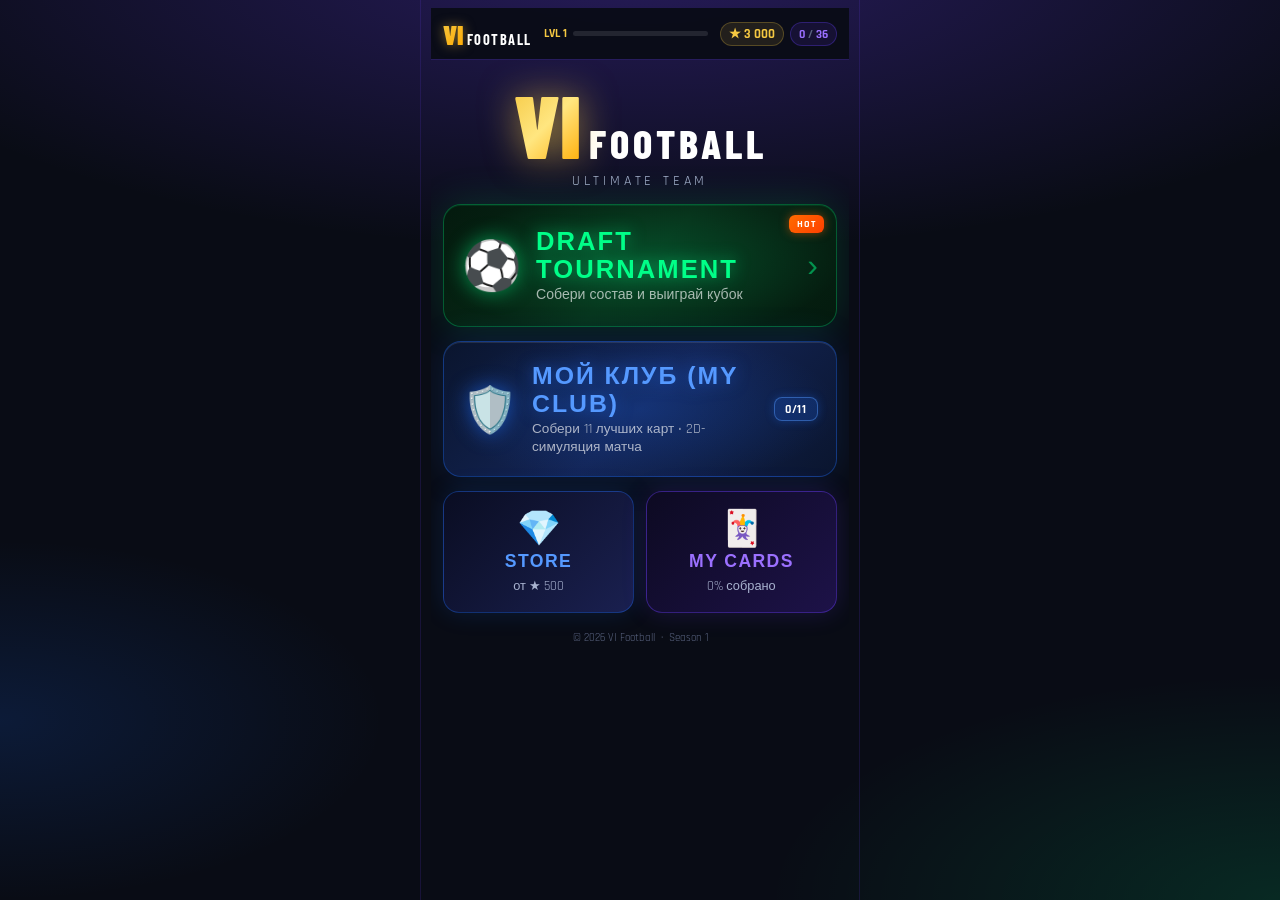
==== football.html @ c1bc6260 "VI Football" ====
<!DOCTYPE html>
<html lang="ru">
<head>
  <meta charset="UTF-8"/>
  <meta name="viewport" content="width=device-width, initial-scale=1.0, maximum-scale=1.0, user-scalable=no, viewport-fit=cover">
  <title>VI Football</title>
  <meta name="description" content="VI Football — Ultimate Team. Draft, Store, Matches."/>
  <link rel="preconnect" href="https://fonts.googleapis.com"/>
  <link rel="preconnect" href="https://fonts.gstatic.com" crossorigin/>
  <link href="https://fonts.googleapis.com/css2?family=Barlow+Condensed:ital,wght@0,400;0,600;0,700;0,800;0,900;1,700&family=Rajdhani:wght@500;600;700&display=swap" rel="stylesheet"/>
  <link rel="stylesheet" href="football.css"/>
</head>
<body>
<div class="app-shell">

  <!-- TOP BAR -->
  <header class="top-bar" id="topBar">
    <div class="tb-logo" id="logoHome"><span class="tb-vi">VI</span><span class="tb-foot">FOOTBALL</span></div>
    <div class="tb-center" id="btnOpenLevelRewards" title="Дорога наград">
      <div class="tb-lvl-row">
        <span class="tb-lvl">LVL <b id="tbLevel">1</b></span>
        <div class="tb-xp-wrap"><div class="tb-xp-fill" id="tbXpFill"></div></div>
        <span class="tb-reward-badge hidden" id="tbRewardBadge">🎁</span>
      </div>
    </div>
    <div class="tb-right">
      <div class="tb-coin"><span class="tb-coin-star">&#9733;</span><span id="tbCoinVal">3 000</span></div>
      <div class="tb-cards-badge"><span id="tbCardOwned">0</span><span class="tb-cards-sep">/</span><span>36</span></div>
    </div>
  </header>

  <!-- MAIN CONTENT -->
  <main class="app-main" id="mainStage">

    <!-- ─── ЭКРАН: ГЛАВНОЕ МЕНЮ ─── -->
    <section class="screen" id="screenMenu">
      <div class="menu-brand">
        <div class="menu-brand-title"><span class="brand-vi">VI</span><span class="brand-foot">FOOTBALL</span></div>
        <div class="menu-brand-sub">ULTIMATE TEAM</div>
      </div>

      <!-- BIG DRAFT BANNER -->
      <button class="draft-banner" id="tileDraft">
        <div class="draft-banner__glow"></div>
        <div class="draft-banner__content">
          <div class="draft-banner__icon">&#9917;</div>
          <div class="draft-banner__text">
            <div class="draft-banner__title">DRAFT TOURNAMENT</div>
            <div class="draft-banner__sub">&#1057;&#1086;&#1073;&#1077;&#1088;&#1080; &#1089;&#1086;&#1089;&#1090;&#1072;&#1074; &#1080; &#1074;&#1099;&#1080;&#1075;&#1088;&#1072;&#1081; &#1082;&#1091;&#1073;&#1086;&#1082;</div>
          </div>
          <div class="draft-banner__arrow">&#8250;</div>
        </div>
        <div class="draft-banner__badge">HOT</div>
      </button>

      <!-- MY CLUB BANNER -->
      <button class="myclub-banner" id="tileMyClub">
        <div class="myclub-banner__glow"></div>
        <div class="myclub-banner__content">
          <div class="myclub-banner__icon">&#128737;&#65039;</div>
          <div class="myclub-banner__text">
            <div class="myclub-banner__title">МОЙ КЛУБ (MY CLUB)</div>
            <div class="myclub-banner__sub">Собери 11 лучших карт &bull; 2D-симуляция матча</div>
          </div>
          <div class="myclub-banner__badge" id="menuMyClubBadge">0/11</div>
        </div>
      </button>

      <!-- BOTTOM TILES: STORE + MY CARDS -->
      <div class="menu-tiles-row">
        <button class="menu-tile-sm tile-store" id="tileStore">
          <div class="tile-sm__shine"></div>
          <div class="tile-sm__icon">&#128142;</div>
          <div class="tile-sm__title">STORE</div>
          <div class="tile-sm__sub">&#1086;&#1090; &#9733; 500</div>
        </button>
        <button class="menu-tile-sm tile-mycards" id="tileCollection">
          <div class="tile-sm__shine"></div>
          <div class="tile-sm__icon">&#127183;</div>
          <div class="tile-sm__title">MY CARDS</div>
          <div class="tile-sm__sub"><span id="menuCollPct">0%</span> &#1089;&#1086;&#1073;&#1088;&#1072;&#1085;&#1086;</div>
        </button>
      </div>

      <div class="menu-footer">&#169; 2026 VI Football &nbsp;&#183;&nbsp; Season 1</div>
    </section>

    <!-- ─── ЭКРАН: МАГАЗИН ─── -->
    <section class="screen hidden" id="screenStore">
      <div class="screen-toprow">
        <button class="btn-back" id="btnBackFromStore">&#8592;</button>
        <div class="screen-heading">STORE</div>
      </div>
      <p class="screen-sub">&#1054;&#1090;&#1082;&#1088;&#1099;&#1074;&#1072;&#1081; &#1087;&#1072;&#1082;&#1080; &#1079;&#1072; VI Coins</p>

      <!-- DAILY GIFT BANNER -->
      <div class="daily-gift-card" id="dailyGiftCard">
        <div class="daily-gift__glow"></div>
        <div class="daily-gift__content">
          <div class="daily-gift__icon">&#127873;</div>
          <div class="daily-gift__text">
            <div class="daily-gift__title">&#1045;&#1078;&#1077;&#1076;&#1085;&#1077;&#1074;&#1085;&#1099;&#1081; &#1087;&#1086;&#1076;&#1072;&#1088;&#1086;&#1082;</div>
            <div class="daily-gift__sub" id="dailyGiftSub">500 &#1084;&#1086;&#1085;&#1077;&#1090; &#1080;&#1083;&#1080; &#1087;&#1072;&#1082; &#1088;&#1072;&#1079; &#1074; 24 &#1095;&#1072;&#1089;&#1072;</div>
          </div>
          <button class="daily-gift__btn" id="btnClaimDaily">&#1047;&#1072;&#1073;&#1088;&#1072;&#1090;&#1100;</button>
        </div>
      </div>
      <div class="store-grid" id="storeGrid">
        <div class="store-pack" data-pack="standard">
          <div class="store-pack__tier">STANDARD</div>
          <div class="store-pack__visual">&#128230;</div>
          <div class="store-pack__name">Standard Pack</div>
          <div class="store-pack__odds">Ultra: 0.2% &nbsp;|&nbsp; 85+: 2.8%</div>
          <button class="store-pack__btn" data-pack="standard" data-cost="500">&#9733; 500</button>
        </div>
        <div class="store-pack" data-pack="pro">
          <div class="store-pack__tier tier-pro">PRO</div>
          <div class="store-pack__visual">&#127873;</div>
          <div class="store-pack__name">Pro Pack</div>
          <div class="store-pack__odds">75+ &#1075;&#1072;&#1088;. &nbsp;|&nbsp; Ultra: 2%</div>
          <button class="store-pack__btn btn-pro" data-pack="pro" data-cost="1500">&#9733; 1 500</button>
        </div>
        <div class="store-pack" data-pack="elite">
          <div class="store-pack__tier tier-elite">ELITE</div>
          <div class="store-pack__visual">&#128142;</div>
          <div class="store-pack__name">Elite Pack</div>
          <div class="store-pack__odds">83+ &#1075;&#1072;&#1088;. &nbsp;|&nbsp; Ultra: 5%</div>
          <button class="store-pack__btn btn-elite" data-pack="elite" data-cost="3000">&#9733; 3 000</button>
        </div>
        <div class="store-pack store-pack--matus" data-pack="matus">
          <div class="store-pack__tier tier-matus">ULTRA</div>
          <div class="store-pack__visual">&#127942;</div>
          <div class="store-pack__name">Matus Pack</div>
          <div class="store-pack__odds">88+ &#1075;&#1072;&#1088;. &nbsp;|&nbsp; Ultra: 25%!</div>
          <button class="store-pack__btn btn-matus" data-pack="matus" data-cost="7000">&#9733; 7 000</button>
        </div>
      </div>
    </section>

    <!-- ─── ЭКРАН: REVEAL КАРТОЧКИ ─── -->
    <section class="screen hidden" id="screenReveal">
      <div class="reveal-label" id="revealLabel">&#1055;&#1086;&#1079;&#1076;&#1088;&#1072;&#1074;&#1083;&#1103;&#1077;&#1084;!</div>
      <div class="flip-scene">
        <div class="flip-card" id="flipCard">
          <div class="flip-card-back">
            <div class="flip-back-inner">&#127942;</div>
          </div>
          <div class="flip-card-front" id="flipCardFront"></div>
        </div>
      </div>
      <div class="reveal-actions">
        <button class="btn-gold" id="btnOpenAnother">&#9889; &#1054;&#1090;&#1082;&#1088;&#1099;&#1090;&#1100; &#1077;&#1097;&#1105;</button>
        <button class="btn-ghost" id="btnRevealToMenu">&#8592; &#1042; &#1084;&#1077;&#1085;&#1102;</button>
      </div>
    </section>

    <!-- ─── ЭКРАН: MY CARDS ─── -->
    <section class="screen hidden" id="screenCollection">
      <div class="screen-toprow">
        <button class="btn-back" id="btnBackFromCollection">&#8592;</button>
        <div class="screen-heading">MY CARDS</div>
        <button class="btn-sell" id="btnSellDupes">&#128176; &#1044;&#1091;&#1073;&#1083;&#1080;</button>
      </div>
      <p class="screen-sub" id="collectionCount"></p>
      <!-- NATIONS PROGRESS -->
      <div class="nations-progress" id="nationsProgress"></div>
      <div class="collection-grid" id="collectionGrid"></div>
    </section>

    <!-- ─── ЭКРАН: ВЫБОР ТАКТИКИ ─── -->
    <section class="screen hidden" id="screenFormation">
      <div class="screen-toprow">
        <button class="btn-back" id="btnBackFromFormation">&#8592;</button>
        <div class="screen-heading">FORMATION</div>
      </div>
      <p class="screen-sub">&#1042;&#1099;&#1073;&#1077;&#1088;&#1080; &#1089;&#1093;&#1077;&#1084;&#1091; &#1088;&#1072;&#1089;&#1089;&#1090;&#1072;&#1085;&#1086;&#1074;&#1082;&#1080;</p>
      <div class="formation-grid" id="formationGrid"></div>
    </section>

    <!-- ─── ЭКРАН: ПОЛЕ ДРАФТА ─── -->
    <section class="screen screen-draft hidden" id="screenDraft">
      <div class="draft-topbar">
        <button class="btn-back" id="btnBackFromDraft">&#8592;</button>
        <div class="draft-stats">
          <div class="draft-stat"><span class="ds-label">OVR</span><span class="ds-val" id="draftRating">&#8212;</span></div>
          <div class="draft-stat"><span class="ds-label">CHEM</span><span class="ds-val" id="draftChemistry">0/33</span></div>
        </div>
      </div>
      <div class="draft-pitch" id="draftField"></div>
      <button class="btn-gold hidden" id="btnDraftDone" style="margin:12px auto;display:flex;">&#127942; &#1053;&#1072;&#1095;&#1072;&#1090;&#1100; &#1090;&#1091;&#1088;&#1085;&#1080;&#1088;</button>
    </section>

    <!-- ─── ЭКРАН: МАТЧ ─── -->
    <section class="screen screen-match hidden" id="screenMatch">
      <!-- Scoreboard -->
      <div class="match-sb">
        <div class="match-sb__club my-club">
          <div class="match-sb__name">&#1042;&#1067;</div>
          <div class="match-sb__score" id="matchScoreA">0</div>
        </div>
        <div class="match-sb__center">
          <div class="match-minute" id="matchTimer">1'</div>
          <div class="match-vs-label">VS</div>
        </div>
        <div class="match-sb__club ai-club">
          <div class="match-sb__score" id="matchScoreB">0</div>
          <div class="match-sb__name">&#1048;&#1048;</div>
        </div>
      </div>

      <!-- Phase banner -->
      <div class="match-phase" id="matchPhase">
        <span class="match-phase__icon" id="matchPhaseIcon">&#9876;&#65039;</span>
        <span class="match-phase__text" id="matchPhaseText">&#0040;&#1060;&#1040;&#1047;&#0041;</span>
      </div>

      <!-- Duel arena -->
      <div class="match-arena">
        <div class="arena-side arena-mine">
          <div class="arena-label">&#1042;&#1040;&#1064;&#1040; &#1050;&#0065;&#1056;&#1058;&#1040;</div>
          <div class="arena-card-slot" id="arenaMyCard"></div>
        </div>
        <div class="arena-vs">
          <div class="arena-clash" id="arenaClash"></div>
        </div>
        <div class="arena-side arena-enemy">
          <div class="arena-label">&#1050;&#0065;&#1056;&#1058;&#1040; &#1048;&#1048;</div>
          <div class="arena-card-slot" id="arenaEnemyCard"></div>
        </div>
      </div>

      <!-- Stats comparison -->
      <div class="match-stats-cmp hidden" id="matchStatsCmp">
        <div class="stat-cmp-row">
          <span class="stat-cmp-val my" id="cmpMyVal">—</span>
          <span class="stat-cmp-label" id="cmpLabel">ATK</span>
          <span class="stat-cmp-val ai" id="cmpAiVal">—</span>
        </div>
      </div>

      <!-- Result flash -->
      <div class="match-result-flash hidden" id="matchResultFlash">
        <div class="match-result-text" id="matchResultText">GOOOAL!</div>
      </div>

      <!-- Hand -->
      <div class="match-hand-area">
        <div class="match-hand-label">&#1042;&#1099;&#1073;&#1077;&#1088;&#1080; &#1080;&#1075;&#1088;&#1086;&#1082;&#1072; &#1076;&#1083;&#1103; &#1076;&#1091;&#1101;&#1083;&#1080;:</div>
        <div class="match-hand" id="matchHand"></div>
      </div>
    </section>

    <!-- ─── ЭКРАН: ИТОГ МАТЧА ─── -->
    <section class="screen hidden" id="screenResult">
      <div class="result-card">
        <div class="result-icon" id="resultIcon">&#127942;</div>
        <div class="result-title" id="resultTitle">&#1055;&#1054;&#1041;&#1045;&#1044;&#1040;!</div>
        <div class="result-score" id="resultScore">0 : 0</div>
        <div class="result-rewards" id="resultRewards"></div>
        <button class="btn-gold" id="btnResultMenu" style="margin-top:8px;">&#8592; &#1042; &#1043;&#1083;&#1072;&#1074;&#1085;&#1086;&#1077; &#1084;&#1077;&#1085;&#1102;</button>
      </div>
    </section>

    <!-- ─── ЭКРАН: МОЙ КЛУБ (MY CLUB) ─── -->
    <section class="screen screen-myclub hidden" id="screenMyClub">
      <div class="screen-toprow">
        <button class="btn-back" id="btnBackFromMyClub">&#8592;</button>
        <div class="screen-heading">&#1052;&#1054;&#1049; &#1050;&#1051;&#1059;&#1041;</div>
        <div class="myclub-stats-badge">
          <span class="mc-label">OVR</span>
          <span class="mc-val" id="myClubOvr">&#8212;</span>
        </div>
      </div>
      
      <!-- Action buttons -->
      <div class="myclub-actions">
        <button class="btn-ghost myclub-btn-auto" id="btnMyClubAutoSquad">
          <span>⚡</span> Автосостав
        </button>
        <button class="btn-ghost myclub-btn-stats" id="btnOpenClubStats">
          <span>📊</span> Зал Славы
        </button>
        <button class="btn-gold myclub-btn-play" id="btnOpenTournaments">
          <span>🏆</span> Турниры
        </button>
      </div>

      <!-- Club Mastery Card -->
      <div class="myclub-mastery-card" id="myClubMasteryCard">
        <div class="myclub-mastery-left">
          <span class="mcb-icon">🔥</span>
          <div class="mcb-info">
            <div class="mcb-title" id="myClubMasteryTitle">Сыгранность: 0 матчей</div>
            <div class="mcb-sub" id="myClubMasterySub">Сыграйте 5 матчей для статуса «Сыгранная связка» (+1 OVR)</div>
          </div>
        </div>
        <div class="mcb-bonus" id="myClubMasteryBonus">+0 OVR</div>
      </div>

      <!-- Team Roles Card -->
      <div class="myclub-roles-card" id="myClubRolesCard">
        <div class="roles-card-header">
          <span class="roles-card-title">👑 РОЛИ В КОМАНДЕ</span>
          <span class="roles-card-hint">Назначить</span>
        </div>
        <div class="roles-grid">
          <div class="role-item" data-role="captain" id="roleItemCaptain">
            <div class="role-badge">👑 КАПИТАН</div>
            <div class="role-player" id="rolePlayerCaptain">Не назначен</div>
          </div>
          <div class="role-item" data-role="penalty" id="roleItemPenalty">
            <div class="role-badge">🎯 ПЕНАЛЬТИ</div>
            <div class="role-player" id="rolePlayerPenalty">Не назначен</div>
          </div>
          <div class="role-item" data-role="setPieces" id="roleItemSetPieces">
            <div class="role-badge">📐 СТАНДАРТЫ</div>
            <div class="role-player" id="rolePlayerSetPieces">Не назначен</div>
          </div>
        </div>
      </div>

      <div class="myclub-info-row">
        <span class="myclub-info-text">В составе: <b id="myClubCount">0/11</b></span>
        <span class="myclub-info-tip">Клик по слоту: прокачка или смена</span>
      </div>

      <!-- Pitch for My Club -->
      <div class="myclub-pitch" id="myClubPitch"></div>

      <!-- Bench / Substitutes Section -->
      <div class="myclub-bench-section">
        <div class="bench-header">
          <div class="bench-title">🪑 СКАМЬЯ ЗАПАСНЫХ (3)</div>
          <div class="bench-tip">Игроки для замен при усталости или травме</div>
        </div>
        <div class="myclub-bench" id="myClubBench"></div>
      </div>
    </section>

    <!-- ─── ЭКРАН: 2D-СИМУЛЯЦИЯ МАТЧА (РАДАР И ЛЕНТА СОБЫТИЙ) ─── -->
    <section class="screen screen-sim hidden" id="screenSimMatch">
      <!-- Sim Top Bar / Scoreboard -->
      <div class="sim-scoreboard">
        <div class="sim-club sim-club--my">
          <div class="sim-club__name" id="simMyClubName">МОЙ КЛУБ</div>
          <div class="sim-club__ovr" id="simMyClubOvr">OVR —</div>
        </div>
        <div class="sim-score-box">
          <div class="sim-period-badge" id="simPeriod">1-Й ТАЙМ</div>
          <div class="sim-score"><span id="simScoreA">0</span> : <span id="simScoreB">0</span></div>
          <div class="sim-timer-row">
            <span class="sim-timer" id="simClock">00:00</span>
            <button class="sim-speed-btn" id="btnSimSpeed">1x</button>
            <button class="sim-subs-btn" id="btnSimSubs">🔄 Замена (0/3)</button>
          </div>
        </div>
        <div class="sim-club sim-club--ai">
          <div class="sim-club__name" id="simAiClubName">FC APEX</div>
          <div class="sim-club__ovr" id="simAiClubOvr">OVR —</div>
        </div>
      </div>

      <!-- 2D Radar Canvas -->
      <div class="sim-radar-wrap">
        <canvas id="simRadarCanvas" class="sim-radar-canvas" width="414" height="230"></canvas>
        <div class="sim-radar-overlay" id="simGoalOverlay">
          <div class="sim-goal-banner">⚽ GOOOAL!</div>
        </div>
      </div>

      <!-- Interactive Tactical Pad -->
      <div class="sim-tactics-bar" id="simTacticsBar">
        <button class="tactic-btn" data-tactic="bus" id="btnTacticBus">
          <span class="tactic-icon">🛡️</span>
          <div class="tactic-text">
            <span class="tactic-name">Автобус</span>
            <span class="tactic-sub">-40% риск</span>
          </div>
        </button>
        <button class="tactic-btn active" data-tactic="balance" id="btnTacticBalance">
          <span class="tactic-icon">⚖️</span>
          <div class="tactic-text">
            <span class="tactic-name">Баланс</span>
            <span class="tactic-sub">Стандарт</span>
          </div>
        </button>
        <button class="tactic-btn" data-tactic="press" id="btnTacticPress">
          <span class="tactic-icon">⚔️</span>
          <div class="tactic-text">
            <span class="tactic-name">Прессинг</span>
            <span class="tactic-sub">x2 ударов</span>
          </div>
        </button>
      </div>

      <!-- Live Text Blog / Event Feed -->
      <div class="sim-feed-container">
        <div class="sim-feed-header">
          <div class="sim-feed-title"><span class="sim-live-indicator">🔴 LIVE</span> ТРАНСЛЯЦИЯ МАТЧА</div>
          <div class="sim-feed-sub" id="simMatchSub">Турнирный матч</div>
        </div>
        <div class="sim-feed-list" id="simFeedList">
          <!-- Dynamically populated events -->
        </div>
      </div>
    </section>

  </main><!-- /app-main -->

</div><!-- /app-shell -->

<!-- PICKER MODAL -->
<div class="modal-overlay hidden" id="modalPicker">
  <div class="modal-box">
    <div class="modal-title">&#1042;&#1099;&#1073;&#1077;&#1088;&#1080; &#1080;&#1075;&#1088;&#1086;&#1082;&#1072;</div>
    <div class="picker-grid" id="pickerGrid"></div>
    <button class="btn-ghost" id="btnPickerClose" style="margin-top:10px;width:100%;">&#1054;&#1090;&#1084;&#1077;&#1085;&#1072;</button>
  </div>
</div>

<!-- MY CLUB CARD PICKER MODAL -->
<div class="modal-overlay hidden" id="modalMyClubPicker">
  <div class="modal-box">
    <div class="modal-toprow">
      <div class="modal-title" id="myClubPickerTitle">&#1042;&#1067;&#1041;&#1045;&#1056;&#1048; &#1048;&#1043;&#1056;&#1054;&#1050;&#1040;</div>
      <button class="modal-close-icon" id="btnCloseMyClubPicker">&times;</button>
    </div>
    <div class="picker-grid" id="myClubPickerGrid"></div>
  </div>
</div>

<!-- TOURNAMENTS SELECTION MODAL -->
<div class="modal-overlay hidden" id="modalTournaments">
  <div class="modal-box modal-box--tournaments">
    <div class="modal-toprow">
      <div class="modal-title">&#127942; &#1042;&#1067;&#1041;&#1054;&#1056; &#1058;&#1059;&#1056;&#1053;&#1048;&#1056;&#1040;</div>
      <button class="modal-close-icon" id="btnCloseTournaments">&times;</button>
    </div>
    <div class="tournaments-subtitle">&#1057;&#1088;&#1072;&#1079;&#1080;&#1089;&#1100; &#1089;&#1086;&#1089;&#1090;&#1072;&#1074;&#1086;&#1084; &laquo;&#1052;&#1086;&#1081; &#1050;&#1083;&#1091;&#1073;&raquo; &#1087;&#1088;&#1086;&#1090;&#1080;&#1074; &#1083;&#1091;&#1095;&#1096;&#1080;&#1093; &#1082;&#1083;&#1091;&#1073;&#1086;&#1074; &#1084;&#1080;&#1088;&#1072;!</div>
    <div class="tournaments-list" id="tournamentsList"></div>
  </div>
</div>

<!-- SIM MATCH FINAL RESULT MODAL -->
<div class="modal-overlay hidden" id="modalSimResult">
  <div class="modal-box modal-box--result">
    <div class="result-icon" id="simResultIcon">&#127942;</div>
    <div class="result-title" id="simResultTitle">&#1055;&#1054;&#1041;&#1045;&#1044;&#1040;!</div>
    <div class="sim-final-teams" id="simFinalTeams">&#1052;&#1054;&#1049; &#1050;&#1051;&#1059;&#1041; vs FC APEX</div>
    <div class="result-score" id="simFinalScore">2 : 1</div>
    <div class="result-rewards" id="simFinalRewards"></div>
    <div class="sim-result-actions">
      <button class="btn-gold" id="btnSimContinueTournament">&#127942; &#1055;&#1088;&#1086;&#1076;&#1086;&#1083;&#1078;&#1080;&#1090;&#1100; &#1090;&#1091;&#1088;&#1085;&#1080;&#1088;</button>
      <button class="btn-ghost" id="btnSimBackToClub">&#128737;&#65039; &#1042; &#1052;&#1086;&#1081; &#1050;&#1083;&#1091;&#1073;</button>
      <button class="btn-ghost" id="btnSimBackToMenu">&#8592; &#1042; &#1043;&#1083;&#1072;&#1074;&#1085;&#1086;&#1077; &#1084;&#1077;&#1085;&#1102;</button>
    </div>
  </div>
</div>

<!-- LEVEL REWARDS MODAL -->
<div class="modal-overlay hidden" id="modalLevelRewards">
  <div class="modal-box modal-box--rewards">
    <div class="modal-toprow">
      <div class="modal-title">🏆 ДОРОГА НАГРАД</div>
      <button class="modal-close-icon" id="btnCloseLevelRewards">&times;</button>
    </div>
    <div class="rewards-subtitle">Повышай уровень тренера и забирай награды (LVL 1–10):</div>
    <div class="rewards-track" id="rewardsTrack"></div>
  </div>
</div>

<!-- CARD ACTION MODAL (Choice: Train or Swap/Remove) -->
<div class="modal-overlay hidden" id="modalCardAction">
  <div class="modal-box modal-box--action">
    <div class="modal-toprow">
      <div class="modal-title" id="cardActionTitle">ДЕЙСТВИЕ С ИГРОКОМ</div>
      <button class="modal-close-icon" id="btnCloseCardAction">&times;</button>
    </div>
    <div class="card-action-preview" id="cardActionPreview"></div>
    <div class="card-action-buttons">
      <button class="btn-gold" id="btnActionTrain">⚡ Тренировочный лагерь</button>
      <button class="btn-ghost" id="btnActionSwap">🔄 Заменить игрока</button>
      <button class="btn-ghost" id="btnActionRemoveBench" style="display:none;color:var(--red);">❌ Убрать со скамьи</button>
    </div>
  </div>
</div>

<!-- TRAINING CAMP MODAL (Skill Points & Upgrades) -->
<div class="modal-overlay hidden" id="modalTrainingCamp">
  <div class="modal-box modal-box--training">
    <div class="modal-toprow">
      <div class="modal-title">⚡ ТРЕНИРОВОЧНЫЙ ЛАГЕРЬ</div>
      <button class="modal-close-icon" id="btnCloseTrainingCamp">&times;</button>
    </div>
    <div class="training-header">
      <div class="training-card-wrap" id="trainingCardWrap"></div>
      <div class="training-summary">
        <div class="training-name" id="trainingPlayerName">ИГРОК</div>
        <div class="training-pos" id="trainingPlayerPos">ST • 88 OVR</div>
        
        <div class="training-xp-box">
          <div class="training-xp-labels">
            <span>Опыт карточки (XP)</span>
            <b id="trainingXpText">0 / 100 XP</b>
          </div>
          <div class="training-xp-bar">
            <div class="training-xp-fill" id="trainingXpFill" style="width:0%;"></div>
          </div>
          <div class="training-sp-badge">
            Очки навыков (SP): <b id="trainingSpCount">0</b>
          </div>
        </div>
      </div>
    </div>

    <div class="training-skills-list">
      <div class="skill-row" data-skill="pac">
        <div class="skill-info">
          <span class="skill-icon">⚡</span>
          <div>
            <div class="skill-name">СКОРОСТЬ (PAC)</div>
            <div class="skill-desc">Быстрее рывки и возвраты на 2D-радаре</div>
          </div>
        </div>
        <div class="skill-val-wrap">
          <span class="skill-val" id="skillValPac">+0</span>
          <button class="btn-skill-plus" data-skill="pac">+</button>
        </div>
      </div>

      <div class="skill-row" data-skill="sho">
        <div class="skill-info">
          <span class="skill-icon">🎯</span>
          <div>
            <div class="skill-name">УДАР (SHO)</div>
            <div class="skill-desc">Повышает процент реализации моментов</div>
          </div>
        </div>
        <div class="skill-val-wrap">
          <span class="skill-val" id="skillValSho">+0</span>
          <button class="btn-skill-plus" data-skill="sho">+</button>
        </div>
      </div>

      <div class="skill-row" data-skill="pas">
        <div class="skill-info">
          <span class="skill-icon">🧠</span>
          <div>
            <div class="skill-name">ПАС (PAS)</div>
            <div class="skill-desc">Снижает процент перехватов мяча соперником</div>
          </div>
        </div>
        <div class="skill-val-wrap">
          <span class="skill-val" id="skillValPas">+0</span>
          <button class="btn-skill-plus" data-skill="pas">+</button>
        </div>
      </div>

      <div class="skill-row" data-skill="def">
        <div class="skill-info">
          <span class="skill-icon">🛡️</span>
          <div>
            <div class="skill-name">ОТБОР (DEF)</div>
            <div class="skill-desc">Повышает частоту чистых отборов мяча</div>
          </div>
        </div>
        <div class="skill-val-wrap">
          <span class="skill-val" id="skillValDef">+0</span>
          <button class="btn-skill-plus" data-skill="def">+</button>
        </div>
      </div>

      <div class="skill-row" data-skill="ref">
        <div class="skill-info">
          <span class="skill-icon">🧤</span>
          <div>
            <div class="skill-name">ВРАТАРЬ (REF / DIV)</div>
            <div class="skill-desc">Увеличивает вероятность отразить удар</div>
          </div>
        </div>
        <div class="skill-val-wrap">
          <span class="skill-val" id="skillValRef">+0</span>
          <button class="btn-skill-plus" data-skill="ref">+</button>
        </div>
      </div>
    </div>
  </div>
</div>

<!-- ROLES PICKER MODAL -->
<div class="modal-overlay hidden" id="modalRolesPicker">
  <div class="modal-box modal-box--roles">
    <div class="modal-toprow">
      <div class="modal-title" id="rolesPickerTitle">НАЗНАЧЕНИЕ РОЛИ</div>
      <button class="modal-close-icon" id="btnCloseRolesPicker">&times;</button>
    </div>
    <div class="roles-picker-sub" id="rolesPickerSub">Выберите игрока основы:</div>
    <div class="roles-candidates-list" id="rolesCandidatesList"></div>
  </div>
</div>

<!-- IN-GAME SUBSTITUTIONS MODAL -->
<div class="modal-overlay hidden" id="modalSimSubs">
  <div class="modal-box modal-box--subs">
    <div class="modal-toprow">
      <div class="modal-title">🔄 СДЕЛАТЬ ЗАМЕНУ (<span id="simSubsRemaining">3</span>/3)</div>
      <button class="modal-close-icon" id="btnCloseSimSubs">&times;</button>
    </div>
    <div class="subs-subtitle">Матч на паузе. Выберите запасного и игрока на поле:</div>
    
    <div class="subs-dual-container">
      <div class="subs-column">
        <div class="subs-col-title">🪑 ЗАПАСНЫЕ (СВЕЖИЕ)</div>
        <div class="subs-list" id="subsBenchList"></div>
      </div>
      <div class="subs-column">
        <div class="subs-col-title">⚽ ИГРОКИ НА ПОЛЕ</div>
        <div class="subs-list" id="subsPitchList"></div>
      </div>
    </div>

    <button class="btn-gold" id="btnConfirmSub" disabled style="width:100%;margin-top:12px;">
      Подтвердить замену
    </button>
  </div>
</div>

<!-- CLUB STATS & HALL OF FAME MODAL -->
<div class="modal-overlay hidden" id="modalClubStats">
  <div class="modal-box modal-box--stats">
    <div class="modal-toprow">
      <div class="modal-title">📊 СТАТИСТИКА И ЗАЛ СЛАВЫ</div>
      <button class="modal-close-icon" id="btnCloseClubStats">&times;</button>
    </div>

    <!-- Club Record Totals -->
    <div class="stats-totals-grid">
      <div class="stat-tot-box">
        <div class="stat-tot-val" id="stMatches">0</div>
        <div class="stat-tot-lbl">Матчей</div>
      </div>
      <div class="stat-tot-box">
        <div class="stat-tot-val stat-win" id="stWins">0</div>
        <div class="stat-tot-lbl">Побед</div>
      </div>
      <div class="stat-tot-box">
        <div class="stat-tot-val stat-draw" id="stDraws">0</div>
        <div class="stat-tot-lbl">Ничьих</div>
      </div>
      <div class="stat-tot-box">
        <div class="stat-tot-val stat-loss" id="stLosses">0</div>
        <div class="stat-tot-lbl">Поражений</div>
      </div>
      <div class="stat-tot-box">
        <div class="stat-tot-val" id="stGoals">0:0</div>
        <div class="stat-tot-lbl">Мячи</div>
      </div>
      <div class="stat-tot-box">
        <div class="stat-tot-val" id="stCleanSheets">0</div>
        <div class="stat-tot-lbl">Сухие матчи</div>
      </div>
    </div>

    <!-- Hall of Fame Leaders Podium -->
    <div class="hof-section">
      <div class="hof-title">🏆 ЗАЛ СЛАВЫ КЛУБА</div>
      <div class="hof-podium">
        <div class="hof-card">
          <div class="hof-badge">🥇 ЛУЧШИЙ БОМБАРДИР</div>
          <div class="hof-name" id="hofTopScorer">—</div>
          <div class="hof-stat" id="hofTopScorerStat">0 голов</div>
        </div>
        <div class="hof-card">
          <div class="hof-badge">🧤 СТЕНА КЛУБА</div>
          <div class="hof-name" id="hofTopGk">—</div>
          <div class="hof-stat" id="hofTopGkStat">0 сухих игр</div>
        </div>
        <div class="hof-card">
          <div class="hof-badge">🎖️ ГВАРДЕЕЦ</div>
          <div class="hof-name" id="hofTopCaps">—</div>
          <div class="hof-stat" id="hofTopCapsStat">0 матчей</div>
        </div>
      </div>
    </div>

    <!-- Club Quests & Achievements -->
    <div class="quests-section">
      <div class="quests-title">🎯 КЛУБНЫЕ ДОСТИЖЕНИЯ</div>
      <div class="quests-list" id="questsList">
        <!-- Rendered dynamically -->
      </div>
    </div>
  </div>
</div>
<div class="flash-overlay" id="flashOverlay"></div>
<!-- Particles -->
<canvas class="particles-canvas" id="particlesCanvas"></canvas>
<!-- Toast -->
<div class="toast" id="toast"></div>

<script src="football.js"></script>
</body>
</html>
---- football.css ----
/* VI Football CSS v4 - Mobile First */
*,*::before,*::after{box-sizing:border-box;margin:0;padding:0}
:root{
  --bg:#090c15;--bg2:#111827;--bg3:#1a2235;--bg4:#1e2840;
  --gold:#f5c842;--gold2:#ffaa00;--gold3:#ffe680;
  --purple:#6c3fff;--purple2:#9b70ff;
  --blue:#1e6fff;--blue2:#5599ff;
  --green:#00ff88;--green2:#00c965;
  --red:#ff3f3f;--red2:#ff7070;
  --silver:#a8b2cf;--dim:#5a6480;
  --r:12px;--r2:20px;
  --font:"Barlow Condensed",sans-serif;
  --ui:"Rajdhani",sans-serif;
}
html, body{
  width:100%;
  max-width:100vw;
  overflow-x:hidden;
  background-color:#0b0e14;
  -webkit-text-size-adjust:100%;
  touch-action:manipulation;
  font-family:var(--font);
  color:#fff;
  min-height:100dvh;
}
body{
  display:flex;
  justify-content:center;
  background:
    radial-gradient(ellipse 120% 60% at 50% -5%,rgba(108,63,255,.3) 0%,transparent 55%),
    radial-gradient(ellipse 80% 50% at 100% 100%,rgba(0,255,136,.12) 0%,transparent 50%),
    radial-gradient(ellipse 60% 40% at 0% 80%,rgba(30,111,255,.15) 0%,transparent 50%),
    var(--bg);
  background-attachment:fixed;
}

/* APP SHELL / CONTAINER */
.app-shell, .app-container, #app{
  width:100%;
  max-width:440px;
  margin:0 auto;
  padding:8px 10px 24px 10px;
  overflow-x:hidden;
  display:flex;
  flex-direction:column;
  min-height:100dvh;
  position:relative;
}

/* TOP BAR */
.top-bar{height:52px;background:rgba(9,12,21,.92);backdrop-filter:blur(20px);border-bottom:1px solid rgba(108,63,255,.3);
  display:flex;align-items:center;padding:0 12px;gap:8px;position:sticky;top:0;z-index:200;flex-shrink:0}
.tb-logo{display:flex;align-items:baseline;gap:3px;cursor:pointer;flex-shrink:0}
.tb-vi{font-weight:900;font-size:1.7rem;background:linear-gradient(135deg,var(--gold),var(--gold2));
  -webkit-background-clip:text;-webkit-text-fill-color:transparent;background-clip:text;
  filter:drop-shadow(0 0 6px rgba(245,200,66,.5))}
.tb-foot{font-weight:700;font-size:.9rem;letter-spacing:.1em;text-transform:uppercase;color:#fff}
.tb-center{flex:1;display:flex;align-items:center;gap:6px;overflow:hidden;cursor:pointer;padding:4px 6px;border-radius:10px;transition:background .15s,transform .12s}
.tb-center:hover{background:rgba(255,255,255,.06);transform:scale(1.02)}
.tb-center:active{transform:scale(.97)}
.tb-lvl-row{display:flex;align-items:center;gap:6px;width:100%}
.tb-lvl{font-family:var(--ui);font-weight:700;font-size:.75rem;color:var(--gold);white-space:nowrap;flex-shrink:0}
.tb-xp-wrap{flex:1;height:5px;background:rgba(255,255,255,.1);border-radius:3px;overflow:hidden}
.tb-xp-fill{height:100%;width:0%;background:linear-gradient(90deg,var(--purple),var(--purple2));border-radius:3px;transition:width .4s}
.tb-right{display:flex;align-items:center;gap:6px;flex-shrink:0}
.tb-coin{display:flex;align-items:center;gap:3px;background:rgba(245,200,66,.1);border:1px solid rgba(245,200,66,.25);
  border-radius:14px;padding:3px 8px;font-family:var(--ui);font-weight:700;font-size:.8rem;color:var(--gold)}
.tb-coin-star{font-size:.8rem}
.tb-cards-badge{display:flex;align-items:center;gap:2px;background:rgba(108,63,255,.12);border:1px solid rgba(108,63,255,.3);
  border-radius:14px;padding:3px 8px;font-family:var(--ui);font-weight:700;font-size:.78rem;color:var(--purple2)}
.tb-cards-sep{color:var(--dim);margin:0 1px}

/* MAIN */
.app-main{flex:1;display:flex;flex-direction:column;overflow-y:auto;position:relative}
.screen{width:100%;flex:1;display:flex;flex-direction:column;align-items:center;padding:16px 12px 28px;gap:14px;animation:fadeUp .3s ease both}
.screen.hidden{display:none!important}
@keyframes fadeUp{from{opacity:0;transform:translateY(14px)}to{opacity:1;transform:translateY(0)}}

/* SCREEN TOPROW */
.screen-toprow{width:100%;display:flex;align-items:center;gap:10px}
.screen-heading{font-weight:900;font-size:1.4rem;letter-spacing:.1em;text-transform:uppercase;
  background:linear-gradient(135deg,#fff,var(--gold));-webkit-background-clip:text;-webkit-text-fill-color:transparent;background-clip:text;flex:1}
.screen-sub{font-family:var(--ui);font-size:.9rem;color:var(--silver);letter-spacing:.04em;width:100%;text-align:center}

/* BUTTONS */
.btn-back{flex-shrink:0;font-family:var(--ui);font-weight:700;font-size:.9rem;color:var(--silver);
  background:rgba(255,255,255,.07);border:1px solid rgba(255,255,255,.12);border-radius:8px;
  padding:7px 13px;cursor:pointer;transition:background .18s}
.btn-back:hover{background:rgba(255,255,255,.14)}
.btn-gold{font-family:var(--font);font-weight:800;font-size:1.1rem;letter-spacing:.1em;text-transform:uppercase;
  color:#07090f;background:linear-gradient(135deg,var(--gold),var(--gold2));border:none;border-radius:10px;
  padding:13px 32px;cursor:pointer;box-shadow:0 0 20px rgba(245,200,66,.4),0 4px 12px rgba(0,0,0,.4);
  transition:transform .15s,box-shadow .15s;display:flex;align-items:center;gap:8px;justify-content:center}
.btn-gold:hover{transform:translateY(-2px);box-shadow:0 0 36px rgba(245,200,66,.6),0 6px 18px rgba(0,0,0,.5)}
.btn-gold:active{transform:scale(.97)}
.btn-ghost{font-family:var(--ui);font-weight:700;font-size:.95rem;letter-spacing:.08em;text-transform:uppercase;
  color:#fff;background:rgba(108,63,255,.18);border:1px solid rgba(108,63,255,.4);border-radius:10px;
  padding:12px 24px;cursor:pointer;transition:background .18s,transform .15s}
.btn-ghost:hover{background:rgba(108,63,255,.3);transform:translateY(-1px)}
.btn-sell{font-family:var(--ui);font-weight:700;font-size:.8rem;color:var(--green);
  background:rgba(0,255,136,.1);border:1px solid rgba(0,255,136,.25);border-radius:8px;
  padding:6px 12px;cursor:pointer;white-space:nowrap}
.btn-sell:hover{background:rgba(0,255,136,.2)}

/* ═══════════════ ГЛАВНОЕ МЕНЮ ═══════════════ */
.menu-brand{text-align:center;padding-top:4px}
.menu-brand-title{display:flex;align-items:baseline;justify-content:center;gap:8px;line-height:1}
.brand-vi{font-weight:900;font-size:clamp(3rem,16vw,5.5rem);background:linear-gradient(135deg,var(--gold),var(--gold3),var(--gold2));
  -webkit-background-clip:text;-webkit-text-fill-color:transparent;background-clip:text;
  filter:drop-shadow(0 0 18px rgba(245,200,66,.6))}
.brand-foot{font-weight:800;font-size:clamp(1.5rem,8vw,2.5rem);letter-spacing:.1em;color:#fff;text-transform:uppercase}
.menu-brand-sub{font-family:var(--ui);font-size:.85rem;letter-spacing:.28em;text-transform:uppercase;color:var(--silver);margin-top:4px}

/* DRAFT BANNER */
.draft-banner{width:100%;position:relative;border:none;border-radius:18px;cursor:pointer;overflow:hidden;
  background:linear-gradient(135deg,#041a0e 0%,#072b17 50%,#041a0e 100%);
  border:1px solid rgba(0,255,136,.28);box-shadow:0 0 40px rgba(0,255,136,.15),inset 0 1px 0 rgba(0,255,136,.1);
  padding:22px 18px;text-align:left;transition:transform .18s,box-shadow .18s}
.draft-banner:hover{transform:translateY(-3px);box-shadow:0 0 60px rgba(0,255,136,.3),inset 0 1px 0 rgba(0,255,136,.15)}
.draft-banner:active{transform:scale(.98)}
.draft-banner__glow{position:absolute;inset:-20px;border-radius:50%;
  background:radial-gradient(ellipse,rgba(0,255,136,.18) 0%,transparent 65%);animation:glowPulse 3s ease-in-out infinite;pointer-events:none}
@keyframes glowPulse{0%,100%{opacity:.6;transform:scale(1)}50%{opacity:1;transform:scale(1.1)}}
.draft-banner__content{position:relative;z-index:2;display:flex;align-items:center;gap:14px}
.draft-banner__icon{font-size:3rem;line-height:1;filter:drop-shadow(0 0 10px rgba(0,255,136,.5))}
.draft-banner__text{flex:1}
.draft-banner__title{font-weight:900;font-size:1.6rem;letter-spacing:.08em;text-transform:uppercase;color:var(--green);
  filter:drop-shadow(0 0 8px rgba(0,255,136,.5));line-height:1.1}
.draft-banner__sub{font-family:var(--ui);font-size:.88rem;color:rgba(255,255,255,.65);margin-top:3px}
.draft-banner__arrow{font-size:2rem;color:rgba(0,255,136,.5)}
.draft-banner__badge{position:absolute;top:10px;right:12px;background:linear-gradient(135deg,#ff6b00,#ff3f00);
  color:#fff;font-family:var(--ui);font-weight:700;font-size:.65rem;letter-spacing:.1em;text-transform:uppercase;
  border-radius:6px;padding:2px 8px;box-shadow:0 0 10px rgba(255,100,0,.5);animation:badgePulse 1.5s ease-in-out infinite}
@keyframes badgePulse{0%,100%{transform:scale(1)}50%{transform:scale(1.07)}}

/* MY CLUB BANNER */
.myclub-banner{width:100%;position:relative;border:none;border-radius:18px;cursor:pointer;overflow:hidden;
  background:linear-gradient(135deg,#0a152e 0%,#132454 50%,#0a152e 100%);
  border:1px solid rgba(30,111,255,.35);box-shadow:0 0 36px rgba(30,111,255,.16),inset 0 1px 0 rgba(255,255,255,.1);
  padding:20px 18px;text-align:left;transition:transform .18s,box-shadow .18s}
.myclub-banner:hover{transform:translateY(-3px);box-shadow:0 0 55px rgba(30,111,255,.32),inset 0 1px 0 rgba(255,255,255,.15)}
.myclub-banner:active{transform:scale(.98)}
.myclub-banner__glow{position:absolute;inset:-20px;border-radius:50%;
  background:radial-gradient(ellipse,rgba(30,111,255,.2) 0%,transparent 65%);animation:glowPulse 3.5s ease-in-out infinite;pointer-events:none}
.myclub-banner__content{position:relative;z-index:2;display:flex;align-items:center;gap:14px}
.myclub-banner__icon{font-size:2.8rem;line-height:1;filter:drop-shadow(0 0 10px rgba(30,111,255,.6))}
.myclub-banner__text{flex:1}
.myclub-banner__title{font-weight:900;font-size:1.55rem;letter-spacing:.08em;text-transform:uppercase;color:var(--blue2);
  filter:drop-shadow(0 0 8px rgba(30,111,255,.5));line-height:1.1}
.myclub-banner__sub{font-family:var(--ui);font-size:.85rem;color:rgba(255,255,255,.65);margin-top:3px}
.myclub-banner__badge{background:rgba(30,111,255,.2);border:1px solid rgba(85,153,255,.45);
  color:#fff;font-family:var(--ui);font-weight:700;font-size:.78rem;letter-spacing:.06em;
  border-radius:8px;padding:3px 10px;white-space:nowrap;box-shadow:0 0 10px rgba(30,111,255,.3)}
.myclub-banner__badge.ready{background:rgba(0,255,136,.18);border-color:rgba(0,255,136,.45);color:var(--green);box-shadow:0 0 12px rgba(0,255,136,.4)}

/* BOTTOM TILES */
.menu-tiles-row{width:100%;display:grid;grid-template-columns:1fr 1fr;gap:12px}
.menu-tile-sm{position:relative;overflow:hidden;border:none;border-radius:16px;cursor:pointer;
  padding:18px 14px;display:flex;flex-direction:column;align-items:center;gap:6px;transition:transform .18s,box-shadow .18s}
.menu-tile-sm:hover{transform:translateY(-3px)}
.menu-tile-sm:active{transform:scale(.97)}
.tile-sm__shine{position:absolute;top:0;left:-60%;width:40%;height:100%;background:rgba(255,255,255,.1);transform:skewX(-20deg);transition:left .5s}
.menu-tile-sm:hover .tile-sm__shine{left:130%}
.tile-store{background:linear-gradient(135deg,#0a0d22,#1a2050);border:1px solid rgba(30,111,255,.35);box-shadow:0 0 24px rgba(30,111,255,.15)}
.tile-store:hover{box-shadow:0 0 40px rgba(30,111,255,.3)}
.tile-mycards{background:linear-gradient(135deg,#0d0a22,#1d1248);border:1px solid rgba(108,63,255,.4);box-shadow:0 0 24px rgba(108,63,255,.18)}
.tile-mycards:hover{box-shadow:0 0 40px rgba(108,63,255,.35)}
.tile-sm__icon{font-size:2.2rem;line-height:1}
.tile-sm__title{font-weight:900;font-size:1.1rem;letter-spacing:.08em;text-transform:uppercase;color:#fff}
.tile-store .tile-sm__title{color:var(--blue2)}
.tile-mycards .tile-sm__title{color:var(--purple2)}
.tile-sm__sub{font-family:var(--ui);font-size:.8rem;color:var(--silver)}
.menu-footer{font-family:var(--ui);font-size:.7rem;color:var(--dim);margin-top:4px}

/* ═══════════════ МАГАЗИН ═══════════════ */
.store-grid{width:100%;display:grid;grid-template-columns:1fr 1fr;gap:12px}
.store-pack{background:var(--bg3);border:1px solid rgba(108,63,255,.2);border-radius:16px;
  padding:16px 12px 12px;display:flex;flex-direction:column;align-items:center;gap:6px;
  transition:transform .18s,box-shadow .18s}
.store-pack:hover{transform:translateY(-4px);box-shadow:0 0 28px rgba(245,200,66,.18)}
.store-pack--matus{border-color:rgba(245,200,66,.4);background:linear-gradient(135deg,#1a1200,#2c1e00)}
.store-pack__tier{font-family:var(--ui);font-weight:700;font-size:.7rem;letter-spacing:.14em;
  background:rgba(255,255,255,.08);border-radius:5px;padding:2px 8px;color:var(--silver)}
.tier-pro{color:var(--blue2);background:rgba(30,111,255,.15)}
.tier-elite{color:var(--purple2);background:rgba(108,63,255,.15)}
.tier-matus{color:var(--gold);background:rgba(245,200,66,.15)}
.store-pack__visual{font-size:2.8rem;line-height:1}
.store-pack__name{font-weight:800;font-size:.95rem;letter-spacing:.06em;text-transform:uppercase;color:#fff}
.store-pack__odds{font-family:var(--ui);font-size:.7rem;color:var(--silver);text-align:center}
.store-pack__btn{width:100%;font-family:var(--ui);font-weight:700;font-size:.9rem;letter-spacing:.08em;
  text-transform:uppercase;color:#fff;background:rgba(108,63,255,.22);border:1px solid rgba(108,63,255,.45);
  border-radius:8px;padding:9px;cursor:pointer;transition:background .18s,transform .15s}
.store-pack__btn:hover{background:rgba(108,63,255,.38);transform:scale(1.04)}
.btn-pro{background:rgba(30,111,255,.2);border-color:rgba(30,111,255,.45)}
.btn-pro:hover{background:rgba(30,111,255,.38)}
.btn-elite{background:rgba(108,63,255,.22);border-color:rgba(108,63,255,.5)}
.btn-matus{background:rgba(245,200,66,.15);border-color:rgba(245,200,66,.4);color:var(--gold)}
.btn-matus:hover{background:rgba(245,200,66,.28)}

/* ═══════════════ REVEAL ═══════════════ */
.reveal-label{font-weight:900;font-size:clamp(1.6rem,6vw,2.4rem);letter-spacing:.1em;text-transform:uppercase;
  background:linear-gradient(135deg,var(--gold),var(--gold2));-webkit-background-clip:text;-webkit-text-fill-color:transparent;background-clip:text;
  text-align:center;filter:drop-shadow(0 0 14px rgba(245,200,66,.55));animation:labelPop .5s cubic-bezier(.17,.67,.35,1.4) both}
@keyframes labelPop{from{transform:scale(.4);opacity:0}to{transform:scale(1);opacity:1}}
.flip-scene{perspective:1200px;width:min(72vw,280px);aspect-ratio:3/4}
.flip-card{width:100%;height:100%;position:relative;transform-style:preserve-3d;
  transform:rotateY(180deg);animation:flipReveal 1s cubic-bezier(.42,0,.22,1.35) .1s forwards}
@keyframes flipReveal{0%{transform:rotateY(180deg) scale(.8)}60%{transform:rotateY(-12deg) scale(1.05)}80%{transform:rotateY(5deg) scale(1.01)}100%{transform:rotateY(0) scale(1)}}
.flip-card-back,.flip-card-front{position:absolute;inset:0;border-radius:14px;backface-visibility:hidden;overflow:hidden}
.flip-card-back{transform:rotateY(180deg);background:linear-gradient(135deg,var(--bg2),var(--bg3));
  display:flex;align-items:center;justify-content:center}
.flip-back-inner{font-size:4rem}
.flip-card-front{box-shadow:0 0 60px rgba(245,200,66,.4),0 20px 48px rgba(0,0,0,.6)}
.player-card{width:100%;height:100%;position:relative;border-radius:14px;overflow:hidden}
.player-card__bg{width:100%;height:100%;object-fit:contain;object-position:center;display:block}
.reveal-actions{display:flex;flex-direction:column;align-items:center;gap:10px;width:100%}

/* ═══════════════ MY CARDS ═══════════════ */
.collection-grid{width:100%;display:grid;grid-template-columns:repeat(3,1fr);gap:8px;padding-bottom:8px}
.coll-card{background:var(--bg3);border:1px solid rgba(108,63,255,.18);border-radius:10px;
  overflow:hidden;display:flex;flex-direction:column;transition:transform .18s,box-shadow .18s;position:relative}
.coll-card:hover{transform:translateY(-3px) scale(1.02);box-shadow:0 0 24px rgba(245,200,66,.25)}
.coll-card--locked{opacity:.35;filter:grayscale(1)}
.coll-card__img-wrap{aspect-ratio:3/4;position:relative;background:var(--bg2);overflow:hidden}
.coll-card__img{width:100%;height:100%;object-fit:cover;object-position:top;display:block}
.coll-card__lock{position:absolute;inset:0;display:flex;align-items:center;justify-content:center;
  background:rgba(9,12,21,.75);font-size:1.4rem;color:var(--dim)}
.coll-card__dup{position:absolute;bottom:4px;right:4px;background:var(--gold);color:#07090f;
  font-family:var(--ui);font-weight:700;font-size:.65rem;border-radius:8px;padding:1px 6px}
.coll-card__rarity{position:absolute;top:3px;right:3px;font-size:.55rem;font-family:var(--ui);font-weight:700;
  text-transform:uppercase;letter-spacing:.05em;padding:2px 5px;border-radius:4px}
.rarity-ultra_legend{background:linear-gradient(135deg,var(--gold),var(--gold2));color:#07090f}
.rarity-legend{background:linear-gradient(135deg,var(--purple),var(--purple2));color:#fff}
.coll-card__body{padding:4px 6px;border-top:1px solid rgba(255,255,255,.06)}
.coll-card__name{font-weight:800;font-size:.72rem;letter-spacing:.04em;text-transform:uppercase;
  color:#fff;line-height:1.1;white-space:nowrap;overflow:hidden;text-overflow:ellipsis}
.coll-card__meta{display:flex;align-items:center;justify-content:space-between;margin-top:2px}
.coll-card__rating{font-weight:900;font-size:.88rem;color:var(--gold)}
.coll-card__pos{font-family:var(--ui);font-weight:600;font-size:.6rem;color:var(--silver);background:rgba(255,255,255,.07);border-radius:3px;padding:1px 4px}

/* ═══════════════ FORMATION PICKER ═══════════════ */
.formation-grid{width:100%;display:grid;grid-template-columns:repeat(3,1fr);gap:10px}
.formation-card{background:var(--bg3);border:1px solid rgba(0,255,136,.18);border-radius:12px;
  overflow:hidden;cursor:pointer;transition:transform .18s,box-shadow .18s;display:flex;flex-direction:column}
.formation-card:hover{transform:translateY(-4px);box-shadow:0 0 24px rgba(0,255,136,.28);border-color:rgba(0,255,136,.45)}
.formation-card__img{width:100%;aspect-ratio:1/1;object-fit:cover;display:block}
.formation-card__name{font-weight:800;font-size:.85rem;letter-spacing:.07em;text-transform:uppercase;
  color:var(--green);text-align:center;padding:6px 4px}

/* ═══════════════ DRAFT FIELD ═══════════════ */
.screen-draft{padding:10px 10px 16px;gap:10px}
.draft-topbar{width:100%;display:flex;align-items:center;gap:10px}
.draft-stats{display:flex;gap:12px}
.draft-stat{display:flex;flex-direction:column;align-items:center}
.ds-label{font-family:var(--ui);font-weight:600;font-size:.6rem;letter-spacing:.1em;text-transform:uppercase;color:var(--dim)}
.ds-val{font-weight:900;font-size:1.1rem;color:var(--gold)}
.draft-pitch{width:100%;background:rgba(0,255,136,.04);border:1px solid rgba(0,255,136,.1);
  border-radius:16px;padding:10px 6px;display:flex;flex-direction:column;gap:6px}
.draft-row{display:flex;justify-content:center;gap:5px}
.draft-slot{position:relative;width:80px;flex-shrink:0;cursor:pointer;transition:transform .15s}
.draft-slot:hover{transform:scale(1.06)}
.draft-slot__img{width:100%;aspect-ratio:3/4;object-fit:contain;display:block;border-radius:8px}
.draft-slot__pos{position:absolute;bottom:16px;left:0;right:0;text-align:center;
  font-weight:800;font-size:.68rem;letter-spacing:.06em;text-transform:uppercase;color:rgba(255,255,255,.8);pointer-events:none}
.draft-slot__chem{position:absolute;bottom:3px;left:0;right:0;display:flex;justify-content:center;gap:2px;pointer-events:none}
.chem-d{width:7px;height:7px;background:rgba(255,255,255,.15);transform:rotate(45deg);border-radius:1px;transition:background .3s}
.chem-d.on{background:var(--green);box-shadow:0 0 4px rgba(0,255,136,.7)}

/* ═══════════════ PICKER MODAL ═══════════════ */
.modal-overlay{position:fixed;inset:0;background:rgba(0,0,0,.82);backdrop-filter:blur(10px);
  z-index:500;display:flex;align-items:center;justify-content:center;padding:16px;animation:fadeUp .25s ease both}
.modal-overlay.hidden{display:none!important}
.modal-box{background:var(--bg2);border:1px solid rgba(108,63,255,.35);border-radius:20px;
  padding:20px 14px 16px;width:100%;max-width:440px;max-height:85vh;display:flex;flex-direction:column;align-items:center;gap:12px;
  box-shadow:0 0 50px rgba(108,63,255,.25);overflow:hidden}
.modal-title{font-weight:900;font-size:1.25rem;letter-spacing:.08em;text-transform:uppercase;
  background:linear-gradient(135deg,#fff,var(--gold));-webkit-background-clip:text;-webkit-text-fill-color:transparent;background-clip:text;flex-shrink:0}
.picker-grid{
  display:grid;
  grid-template-columns:repeat(2,1fr);
  gap:12px;
  width:100%;
  max-height:60vh;
  overflow-y:auto;
  overflow-x:hidden;
  -webkit-overflow-scrolling:touch;
  padding:6px 6px 16px;
  justify-items:center;
  align-items:start;
  box-sizing:border-box;
}
.picker-grid::-webkit-scrollbar{width:6px}
.picker-grid::-webkit-scrollbar-track{background:rgba(255,255,255,.04);border-radius:3px}
.picker-grid::-webkit-scrollbar-thumb{background:rgba(108,63,255,.45);border-radius:3px}
.picker-grid::-webkit-scrollbar-thumb:hover{background:var(--purple2)}
.picker-card{
  width:100%;
  max-width:145px;
  aspect-ratio:3/4;
  cursor:pointer;
  border-radius:12px;
  overflow:hidden;
  border:2px solid rgba(255,255,255,.12);
  background:rgba(255,255,255,.03);
  box-shadow:0 4px 16px rgba(0,0,0,.45);
  transition:transform .18s cubic-bezier(.17,.67,.35,1.4),border-color .18s ease,box-shadow .18s ease;
  display:flex;
  align-items:center;
  justify-content:center;
  user-select:none;
  -webkit-tap-highlight-color:transparent;
  box-sizing:border-box;
}
.picker-card:nth-child(5){
  grid-column:1 / -1;
  justify-self:center;
  max-width:145px;
}
.picker-card:hover{
  transform:translateY(-4px) scale(1.03);
  border-color:var(--gold);
  box-shadow:0 10px 24px rgba(245,200,66,.35),0 0 14px rgba(245,200,66,.45);
}
.picker-card:active,.picker-card.selected{
  transform:scale(.94);
  border-color:var(--green);
  box-shadow:0 0 22px rgba(0,255,136,.75),inset 0 0 12px rgba(0,255,136,.3);
}
.picker-card img{
  width:100%;
  height:100%;
  aspect-ratio:3/4;
  object-fit:contain;
  display:block;
  background:transparent;
  border-radius:10px;
  pointer-events:none;
}

/* ═══════════════ МАТЧ ═══════════════ */
.screen-match{position:relative;padding:10px 10px 16px;gap:10px;background:radial-gradient(ellipse 120% 70% at 50% 20%,rgba(0,255,136,.06) 0%,transparent 60%)}
.match-sb{width:100%;display:flex;align-items:center;background:var(--bg3);border:1px solid rgba(255,255,255,.1);border-radius:14px;padding:10px 14px;gap:8px}
.match-sb__club{display:flex;align-items:center;gap:8px;flex:1}
.my-club{justify-content:flex-start}
.ai-club{justify-content:flex-end}
.match-sb__name{font-family:var(--ui);font-weight:700;font-size:.8rem;letter-spacing:.1em;text-transform:uppercase;color:var(--silver)}
.match-sb__score{font-weight:900;font-size:2.4rem;color:#fff;line-height:1;min-width:32px;text-align:center}
.match-sb__center{display:flex;flex-direction:column;align-items:center;gap:1px;flex-shrink:0}
.match-minute{font-family:var(--ui);font-weight:700;font-size:.9rem;color:var(--gold)}
.match-vs-label{font-weight:800;font-size:.7rem;letter-spacing:.15em;color:var(--dim)}

/* Phase banner */
.match-phase{width:100%;display:flex;align-items:center;justify-content:center;gap:8px;
  border-radius:12px;padding:9px 16px;font-weight:800;font-size:1.2rem;letter-spacing:.1em;text-transform:uppercase}
.match-phase.attack{background:rgba(0,255,136,.1);border:1px solid rgba(0,255,136,.35);color:var(--green);text-shadow:0 0 10px rgba(0,255,136,.5);animation:phasePulse 1.4s ease-in-out infinite}
.match-phase.defend{background:rgba(255,63,63,.1);border:1px solid rgba(255,63,63,.35);color:var(--red);text-shadow:0 0 10px rgba(255,63,63,.5);animation:phasePulse 1.4s ease-in-out infinite}
.match-phase.idle{background:rgba(245,200,66,.06);border:1px solid rgba(245,200,66,.2);color:var(--gold)}
.match-phase__icon{font-size:1.4rem}
@keyframes phasePulse{0%,100%{transform:scale(1)}50%{transform:scale(1.03)}}
.screen-shake{animation:shakeScreen .45s cubic-bezier(.36,.07,.19,.97) both}
@keyframes shakeScreen{
  10%,90%{transform:translate3d(-3px,0,0)}
  20%,80%{transform:translate3d(5px,0,0)}
  30%,50%,70%{transform:translate3d(-6px,0,0)}
  40%,60%{transform:translate3d(6px,0,0)}
}
.card-burned{filter:grayscale(1) brightness(.35) contrast(1.6);transform:scale(.88) rotate(-4deg);transition:all .5s ease-out;opacity:.5}

/* Arena */
.match-arena{width:100%;display:flex;align-items:center;gap:8px;min-height:140px}
.arena-side{flex:1;display:flex;flex-direction:column;align-items:center;gap:5px}
.arena-label{font-family:var(--ui);font-weight:600;font-size:.7rem;letter-spacing:.08em;text-transform:uppercase;color:var(--dim)}
.arena-card-slot{width:105px;min-height:140px;border-radius:10px;overflow:hidden;background:rgba(255,255,255,.04);border:1px dashed rgba(255,255,255,.1)}
.arena-card-slot img{width:100%;aspect-ratio:3/4;object-fit:contain;display:block}
.arena-card-slot.has-card{background:transparent;border:none}
.arena-vs{flex-shrink:0;display:flex;flex-direction:column;align-items:center;gap:4px}
.arena-clash{font-weight:900;font-size:1.5rem;text-align:center;color:rgba(255,255,255,.2)}

/* Stats comparison */
.match-stats-cmp{width:100%;background:var(--bg3);border:1px solid rgba(255,255,255,.08);border-radius:12px;padding:10px 16px}
.stat-cmp-row{display:flex;align-items:center;justify-content:space-between;gap:8px}
.stat-cmp-val{font-weight:900;font-size:1.8rem;line-height:1;min-width:50px;text-align:center}
.stat-cmp-val.my{color:var(--green);text-shadow:0 0 12px rgba(0,255,136,.5)}
.stat-cmp-val.ai{color:var(--red);text-shadow:0 0 12px rgba(255,63,63,.5)}
.stat-cmp-label{font-family:var(--ui);font-weight:700;font-size:.85rem;letter-spacing:.1em;text-transform:uppercase;color:var(--silver)}

/* Result flash overlay */
.match-result-flash{
  display:none;
  opacity:0;
  pointer-events:none;
  position:absolute;
  top:50%;
  left:50%;
  transform:translate(-50%, -50%) scale(0.8);
  z-index:60;
  transition:transform .25s cubic-bezier(.17,.67,.35,1.4), opacity .3s ease;
  align-items:center;
  justify-content:center;
  width:max-content;
  max-width:90%;
}
.match-result-flash.show{
  display:flex!important;
  opacity:1;
  transform:translate(-50%, -50%) scale(1.1);
}
.match-result-flash.fade-out{
  opacity:0;
  transform:translate(-50%, -50%) scale(0.95);
  transition:opacity .3s ease, transform .3s ease;
}
.match-result-flash.hidden{
  display:none!important;
}

.match-result-text{
  font-weight:900;
  font-size:clamp(1.6rem, 7vw, 2.8rem);
  letter-spacing:.06em;
  text-transform:uppercase;
  text-align:center;
  padding:12px 26px;
  border-radius:16px;
  backdrop-filter:blur(8px);
  white-space:nowrap;
}
.match-result-text.goal{
  color:var(--green);
  background:rgba(0,255,136,.22);
  text-shadow:0 0 25px rgba(0,255,136,.9), 0 0 50px rgba(0,255,136,.5);
  border:2px solid rgba(0,255,136,.7);
  box-shadow:0 0 40px rgba(0,255,136,.45);
}
.match-result-text.concede{
  color:var(--red);
  background:rgba(255,63,63,.22);
  text-shadow:0 0 25px rgba(255,63,63,.9), 0 0 50px rgba(255,63,63,.5);
  border:2px solid rgba(255,63,63,.7);
  box-shadow:0 0 40px rgba(255,63,63,.45);
}
.match-result-text.save{
  color:var(--gold);
  background:rgba(245,200,66,.22);
  text-shadow:0 0 25px rgba(245,200,66,.9), 0 0 50px rgba(245,200,66,.5);
  border:2px solid rgba(245,200,66,.7);
  box-shadow:0 0 40px rgba(245,200,66,.45);
}

/* Hand */
.match-hand-area{width:100%;background:rgba(255,255,255,.03);border:1px solid rgba(255,255,255,.08);border-radius:14px;padding:12px 10px}
.match-hand-label{font-family:var(--ui);font-size:.82rem;color:var(--silver);text-align:center;margin-bottom:8px}
.match-hand{display:flex;gap:8px;justify-content:center;flex-wrap:nowrap}
.match-hand-card{width:110px;flex-shrink:0;cursor:pointer;border-radius:8px;overflow:hidden;border:2px solid transparent;transition:transform .15s,border-color .15s}
.match-hand-card:hover{transform:scale(1.06) translateY(-5px);border-color:var(--gold)}
.match-hand-card.disabled{pointer-events:none;opacity:.5}
.match-hand-card img{width:100%;aspect-ratio:3/4;object-fit:contain;display:block;background:var(--bg3)}

/* ═══════════════ RESULT SCREEN ═══════════════ */
.result-card{width:100%;background:var(--bg3);border:1px solid rgba(245,200,66,.2);border-radius:20px;
  padding:32px 20px 24px;display:flex;flex-direction:column;align-items:center;gap:12px;
  box-shadow:0 0 50px rgba(245,200,66,.12)}
.result-icon{font-size:4rem;line-height:1}
.result-title{font-weight:900;font-size:clamp(2rem,9vw,3rem);letter-spacing:.1em;text-transform:uppercase;
  background:linear-gradient(135deg,var(--gold),var(--gold3));-webkit-background-clip:text;-webkit-text-fill-color:transparent;background-clip:text}
.result-title.defeat{background:linear-gradient(135deg,var(--red),var(--red2));-webkit-background-clip:text;background-clip:text}
.result-title.draw{background:linear-gradient(135deg,var(--silver),#fff);-webkit-background-clip:text;background-clip:text}
.result-score{font-weight:900;font-size:2.5rem;color:#fff}
.result-rewards{width:100%;background:rgba(255,255,255,.04);border:1px solid rgba(255,255,255,.08);border-radius:12px;padding:12px 14px;
  font-family:var(--ui);font-size:.88rem;color:var(--silver);line-height:1.9;text-align:center}
.reward-line{color:var(--green);font-weight:700}

/* ═══════════════ СИСТЕМНЫЕ ═══════════════ */
.particles-canvas{position:fixed;inset:0;width:100%;height:100%;pointer-events:none;z-index:50;opacity:0;transition:opacity .3s}
.particles-canvas.active{opacity:1}
.flash-overlay{position:fixed;inset:0;background:#fff;opacity:0;pointer-events:none;z-index:300}
.flash-overlay.flash-active{animation:flashAnim .45s ease-out forwards}
@keyframes flashAnim{0%{opacity:.85}100%{opacity:0}}
.toast{position:fixed;bottom:24px;left:50%;transform:translateX(-50%) translateY(70px);
  background:rgba(20,24,40,.95);border:1px solid rgba(245,200,66,.3);border-radius:12px;
  padding:9px 20px;font-family:var(--ui);font-weight:600;font-size:.9rem;color:#fff;
  z-index:600;pointer-events:none;opacity:0;transition:opacity .3s,transform .3s;white-space:nowrap}
.toast.show{opacity:1;transform:translateX(-50%) translateY(0)}

/* ═══════════════ LEVEL REWARDS MODAL & TOPBAR ═══════════════ */
.tb-center#btnOpenLevelRewards{
  cursor:pointer;
  transition:transform .15s ease,filter .15s ease;
  position:relative;
  border-radius:8px;
  padding:2px 4px;
}
.tb-center#btnOpenLevelRewards:hover{
  transform:scale(1.03);
  filter:drop-shadow(0 0 6px rgba(108,63,255,.5));
}
.tb-reward-badge{
  font-size:.8rem;
  line-height:1;
  animation:badgeBounce 1.2s infinite;
  margin-left:2px;
}
@keyframes badgeBounce{
  0%,100%{transform:translateY(0) scale(1)}
  50%{transform:translateY(-3px) scale(1.25)}
}

.modal-box--rewards{
  max-width:440px;
  max-height:85vh;
  padding:16px 14px;
  display:flex;
  flex-direction:column;
  gap:10px;
}
.modal-toprow{
  width:100%;
  display:flex;
  align-items:center;
  justify-content:space-between;
}
.modal-close-icon{
  background:transparent;
  border:none;
  font-size:1.8rem;
  line-height:1;
  color:var(--silver);
  cursor:pointer;
  padding:0 4px;
}
.modal-close-icon:hover{
  color:#fff;
}
.rewards-subtitle{
  font-family:var(--ui);
  font-size:.8rem;
  color:var(--silver);
  text-align:center;
  margin-top:-4px;
}
.rewards-track{
  width:100%;
  overflow-y:auto;
  display:flex;
  flex-direction:column;
  gap:8px;
  padding:4px 2px 10px;
  max-height:55vh;
}
.rewards-track::-webkit-scrollbar{
  width:5px;
}
.rewards-track::-webkit-scrollbar-thumb{
  background:rgba(108,63,255,.4);
  border-radius:3px;
}
.reward-tier{
  width:100%;
  background:var(--bg3);
  border:1px solid rgba(255,255,255,.08);
  border-radius:12px;
  padding:10px 12px;
  display:flex;
  align-items:center;
  gap:12px;
  transition:border-color .2s,box-shadow .2s;
  position:relative;
}
.reward-tier.active{
  border-color:rgba(245,200,66,.5);
  box-shadow:0 0 16px rgba(245,200,66,.18);
  background:linear-gradient(135deg,#181d2f,#1e2015);
}
.reward-tier.claimed{
  opacity:.6;
  border-color:rgba(0,255,136,.2);
}
.reward-tier.final{
  border-color:rgba(245,200,66,.8);
  background:linear-gradient(135deg,#241804,#1a0e30);
  box-shadow:0 0 25px rgba(245,200,66,.3);
}
.reward-tier__lvl{
  width:38px;
  height:38px;
  border-radius:50%;
  background:rgba(255,255,255,.06);
  border:1px solid rgba(255,255,255,.15);
  display:flex;
  flex-direction:column;
  align-items:center;
  justify-content:center;
  flex-shrink:0;
  font-family:var(--ui);
  font-weight:900;
  font-size:.7rem;
  color:var(--silver);
}
.reward-tier.active .reward-tier__lvl{
  border-color:var(--gold);
  color:var(--gold);
  box-shadow:0 0 10px rgba(245,200,66,.5);
}
.reward-tier.final .reward-tier__lvl{
  border-color:var(--gold);
  background:linear-gradient(135deg,var(--gold),var(--gold2));
  color:#060810;
  box-shadow:0 0 14px rgba(245,200,66,.8);
}
.reward-tier__icon{
  font-size:1.8rem;
  line-height:1;
  flex-shrink:0;
}
.reward-tier__info{
  flex:1;
  min-width:0;
}
.reward-tier__title{
  font-weight:900;
  font-size:.9rem;
  letter-spacing:.04em;
  text-transform:uppercase;
  color:#fff;
  white-space:nowrap;
  overflow:hidden;
  text-overflow:ellipsis;
}
.reward-tier.final .reward-tier__title{
  color:var(--gold);
  text-shadow:0 0 8px rgba(245,200,66,.5);
}
.reward-tier__desc{
  font-family:var(--ui);
  font-size:.72rem;
  color:var(--silver);
  margin-top:2px;
}
.reward-tier__btn{
  font-family:var(--ui);
  font-weight:800;
  font-size:.75rem;
  letter-spacing:.05em;
  text-transform:uppercase;
  padding:7px 12px;
  border-radius:8px;
  border:none;
  cursor:pointer;
  white-space:nowrap;
  flex-shrink:0;
  transition:transform .15s,box-shadow .15s;
}
.reward-tier__btn.ready{
  background:linear-gradient(135deg,var(--gold),var(--gold2));
  color:#0a0c16;
  box-shadow:0 0 14px rgba(245,200,66,.5);
  animation:btnPulse 1.5s infinite;
}
@keyframes btnPulse{
  0%,100%{transform:scale(1)}
  50%{transform:scale(1.05)}
}
.reward-tier__btn.claimed{
  background:rgba(0,255,136,.12);
  color:var(--green);
  border:1px solid rgba(0,255,136,.3);
  cursor:default;
}
.reward-tier__btn.locked{
  background:rgba(255,255,255,.05);
  color:var(--dim);
  border:1px solid rgba(255,255,255,.08);
  cursor:not-allowed;
}

/* ═══════════════ DAILY GIFT ═══════════════ */
.daily-gift-card{
  width:100%;
  position:relative;
  border-radius:14px;
  background:linear-gradient(135deg,rgba(0,255,136,.12),rgba(245,200,66,.08));
  border:1px solid rgba(0,255,136,.35);
  box-shadow:0 0 20px rgba(0,255,136,.12);
  overflow:hidden;
  padding:12px 14px;
  margin-bottom:12px;
}
.daily-gift__content{
  display:flex;
  align-items:center;
  gap:12px;
  position:relative;
  z-index:2;
}
.daily-gift__icon{
  font-size:2.2rem;
  line-height:1;
  filter:drop-shadow(0 0 10px rgba(245,200,66,.5));
}
.daily-gift__text{
  flex:1;
}
.daily-gift__title{
  font-weight:900;
  font-size:1.05rem;
  letter-spacing:.05em;
  text-transform:uppercase;
  color:var(--green);
}
.daily-gift__sub{
  font-family:var(--ui);
  font-size:.75rem;
  color:var(--silver);
  margin-top:2px;
}
.daily-gift__btn{
  font-family:var(--ui);
  font-weight:800;
  font-size:.85rem;
  letter-spacing:.06em;
  text-transform:uppercase;
  padding:8px 14px;
  border-radius:10px;
  border:none;
  cursor:pointer;
  background:linear-gradient(135deg,var(--green),var(--green2));
  color:#05140b;
  box-shadow:0 0 14px rgba(0,255,136,.4);
  transition:transform .15s,box-shadow .15s,opacity .15s;
  white-space:nowrap;
}
.daily-gift__btn:hover:not(:disabled){
  transform:scale(1.05);
  box-shadow:0 0 22px rgba(0,255,136,.7);
}
.daily-gift__btn:disabled{
  background:rgba(255,255,255,.08);
  color:var(--dim);
  border:1px solid rgba(255,255,255,.1);
  box-shadow:none;
  cursor:not-allowed;
}

/* ═══════════════ NATIONS PROGRESS ═══════════════ */
.nations-progress{
  width:100%;
  display:grid;
  grid-template-columns:repeat(auto-fit,minmax(95px,1fr));
  gap:6px;
  margin-bottom:12px;
}
.nation-chip{
  background:rgba(255,255,255,.03);
  border:1px solid rgba(108,63,255,.2);
  border-radius:8px;
  padding:6px 8px;
  display:flex;
  flex-direction:column;
  gap:4px;
}
.nation-chip__header{
  display:flex;
  align-items:center;
  justify-content:space-between;
  font-family:var(--ui);
  font-weight:700;
  font-size:.75rem;
  color:#fff;
}
.nation-chip__name{
  display:flex;
  align-items:center;
  gap:4px;
}
.nation-chip__count{
  color:var(--gold);
}
.nation-chip__bar{
  width:100%;
  height:4px;
  background:rgba(255,255,255,.08);
  border-radius:2px;
  overflow:hidden;
}
.nation-chip__fill{
  height:100%;
  background:linear-gradient(90deg,var(--purple),var(--green));
  border-radius:2px;
  transition:width .4s ease;
}
/* ═══════════════ МОЙ КЛУБ (MY CLUB) ═══════════════ */
.screen-myclub{
  padding:12px 10px 24px;
  gap:10px;
}
.myclub-stats-badge{
  display:flex;
  align-items:center;
  gap:6px;
  background:rgba(30,111,255,.15);
  border:1px solid rgba(85,153,255,.45);
  border-radius:12px;
  padding:4px 12px;
}
.mc-label{
  font-family:var(--ui);
  font-weight:700;
  font-size:.7rem;
  letter-spacing:.1em;
  color:var(--silver);
}
.mc-val{
  font-weight:900;
  font-size:1.15rem;
  color:var(--gold);
}
.myclub-actions{
  display:grid;
  grid-template-columns:repeat(3, minmax(0, 1fr));
  gap:6px;
  width:100%;
}
.myclub-actions button,
.myclub-btn-auto,
.myclub-btn-stats,
.myclub-btn-play{
  min-width:0;
  padding:10px 4px;
  text-align:center;
  font-size:clamp(10px, 2.7vw, 12px);
  line-height:1.2;
  word-break:normal;
  white-space:normal;
  display:flex;
  flex-direction:column;
  align-items:center;
  justify-content:center;
  gap:3px;
  border-radius:10px;
}
.myclub-btn-auto{
  border-color:rgba(108,63,255,.5);
  color:#fff;
  background:rgba(108,63,255,.18);
}
.myclub-btn-auto:hover{
  background:rgba(108,63,255,.32);
}
.myclub-btn-stats{
  border-color:rgba(0,255,136,.35);
  color:#fff;
  background:rgba(0,255,136,.12);
}
.myclub-btn-stats:hover{
  background:rgba(0,255,136,.25);
}
.myclub-btn-play{
  background:linear-gradient(135deg,var(--gold),var(--gold2));
  color:#07090f;
  box-shadow:0 0 16px rgba(245,200,66,.35);
}
.myclub-btn-play:disabled{
  opacity:.5;
  filter:grayscale(1);
  cursor:not-allowed;
  box-shadow:none;
}
/* Club Mastery Card */
.myclub-mastery-card{
  width:100%;
  background:linear-gradient(135deg,rgba(255,107,0,.1) 0%,rgba(108,63,255,.12) 100%);
  border:1px solid rgba(255,107,0,.3);
  border-radius:12px;
  padding:8px 12px;
  display:flex;
  align-items:center;
  justify-content:space-between;
  gap:10px;
  box-shadow:0 4px 16px rgba(0,0,0,.25);
}
.myclub-mastery-left{
  display:flex;
  align-items:center;
  gap:10px;
}
.mcb-icon{
  font-size:1.6rem;
  line-height:1;
  filter:drop-shadow(0 0 6px rgba(255,107,0,.6));
}
.mcb-info{
  display:flex;
  flex-direction:column;
  gap:1px;
}
.mcb-title{
  font-family:var(--ui);
  font-weight:800;
  font-size:.84rem;
  letter-spacing:.04em;
  color:#fff;
}
.mcb-sub{
  font-family:var(--ui);
  font-size:.72rem;
  color:var(--silver);
}
.mcb-bonus{
  background:rgba(255,107,0,.2);
  border:1px solid rgba(255,107,0,.5);
  color:var(--gold);
  font-family:var(--ui);
  font-weight:900;
  font-size:.82rem;
  padding:3px 8px;
  border-radius:6px;
  white-space:nowrap;
  box-shadow:0 0 10px rgba(255,107,0,.3);
}
.myclub-info-row{
  width:100%;
  display:flex;
  justify-content:space-between;
  align-items:center;
  font-family:var(--ui);
  font-size:.78rem;
  color:var(--silver);
  padding:0 4px;
}
.myclub-info-row b{
  color:var(--gold);
}
.myclub-pitch{
  width:100%;
  max-width:100%;
  box-sizing:border-box;
  background:
    radial-gradient(ellipse 90% 60% at 50% 50%, rgba(0,255,136,.06) 0%, transparent 70%),
    linear-gradient(180deg, rgba(6,32,16,.7) 0%, rgba(4,19,10,.85) 100%);
  border:1px solid rgba(0,255,136,.22);
  border-radius:16px;
  padding:12px 6px;
  display:flex;
  flex-direction:column;
  gap:8px;
  box-shadow:0 8px 30px rgba(0,0,0,.4), inset 0 0 40px rgba(0,255,136,.04);
}
.myclub-row{
  display:flex;
  justify-content:center;
  gap:6px;
  width:100%;
  box-sizing:border-box;
}
.myclub-slot{
  position:relative;
  width:clamp(52px, 17vw, 74px);
  aspect-ratio:2 / 3;
  object-fit:contain;
  flex-shrink:0;
  cursor:pointer;
  transition:transform .16s, box-shadow .16s;
  border-radius:8px;
}
.myclub-slot:hover{
  transform:scale(1.06);
}
.myclub-slot:active{
  transform:scale(0.96);
}
.myclub-slot__img{
  width:100%;
  height:100%;
  aspect-ratio:2 / 3;
  object-fit:contain;
  display:block;
  border-radius:8px;
}
.myclub-slot.empty{
  background:rgba(255,255,255,.04);
  border:1.5px dashed rgba(255,255,255,.2);
  display:flex;
  flex-direction:column;
  align-items:center;
  justify-content:center;
  gap:2px;
}
.myclub-slot.empty:hover{
  border-color:var(--gold);
  background:rgba(245,200,66,.08);
}
.myclub-slot__plus{
  font-size:1.3rem;
  line-height:1;
  color:rgba(255,255,255,.4);
}
.myclub-slot__pos{
  font-family:var(--ui);
  font-weight:800;
  font-size:.65rem;
  letter-spacing:.08em;
  color:rgba(255,255,255,.7);
  text-transform:uppercase;
}

/* ═══════════════ 2D-СИМУЛЯЦИЯ МАТЧА ═══════════════ */
.screen-sim{
  padding:10px 10px 20px;
  gap:10px;
  background:radial-gradient(ellipse 120% 60% at 50% 10%, rgba(30,111,255,.08) 0%, transparent 60%);
}
.sim-scoreboard{
  width:100%;
  display:flex;
  align-items:center;
  background:var(--bg3);
  border:1px solid rgba(255,255,255,.12);
  border-radius:14px;
  padding:8px 12px;
  gap:8px;
  box-shadow:0 6px 20px rgba(0,0,0,.35);
}
.sim-club{
  flex:1;
  display:flex;
  flex-direction:column;
  gap:2px;
}
.sim-club--my{
  align-items:flex-start;
}
.sim-club--ai{
  align-items:flex-end;
}
.sim-club__name{
  font-family:var(--ui);
  font-weight:800;
  font-size:.85rem;
  letter-spacing:.08em;
  text-transform:uppercase;
  color:#fff;
}
.sim-club--my .sim-club__name{
  color:var(--blue2);
}
.sim-club--ai .sim-club__name{
  color:var(--red2);
}
.sim-club__ovr{
  font-family:var(--ui);
  font-size:.72rem;
  color:var(--silver);
}
.sim-score-box{
  display:flex;
  flex-direction:column;
  align-items:center;
  gap:2px;
  min-width:110px;
}
.sim-period-badge{
  font-family:var(--ui);
  font-weight:700;
  font-size:.62rem;
  letter-spacing:.12em;
  text-transform:uppercase;
  background:rgba(255,255,255,.08);
  border-radius:4px;
  padding:2px 6px;
  color:var(--silver);
}
.sim-score{
  font-weight:900;
  font-size:2.2rem;
  line-height:1;
  color:#fff;
  letter-spacing:.04em;
  text-shadow:0 0 12px rgba(255,255,255,.3);
}
.sim-timer-row{
  display:flex;
  align-items:center;
  gap:6px;
}
.sim-timer{
  font-family:var(--ui);
  font-weight:700;
  font-size:.85rem;
  color:var(--gold);
}
.sim-speed-btn{
  background:rgba(255,255,255,.1);
  border:1px solid rgba(255,255,255,.2);
  color:var(--gold);
  border-radius:6px;
  font-family:var(--ui);
  font-weight:800;
  font-size:.7rem;
  padding:3px 8px;
  cursor:pointer;
  transition:background .15s, transform .12s;
  white-space:nowrap;
}
.sim-speed-btn:hover{
  background:rgba(255,255,255,.2);
  transform:scale(1.04);
}

/* 2D Radar Canvas & Pitch */
.sim-radar-wrap{
  width:100%;
  position:relative;
  background:#091b10;
  border:1px solid rgba(0,255,136,.3);
  border-radius:14px;
  overflow:hidden;
  box-shadow:0 8px 30px rgba(0,0,0,.5), inset 0 0 25px rgba(0,255,136,.06);
}
.sim-radar-canvas{
  width:100%;
  height:auto;
  aspect-ratio:1.8/1;
  display:block;
}
.sim-radar-overlay{
  position:absolute;
  top:50%;
  left:50%;
  transform:translate(-50%, -50%) scale(0.8);
  z-index:60;
  display:none;
  opacity:0;
  pointer-events:none;
  transition:transform .25s cubic-bezier(.17,.67,.35,1.4), opacity .3s ease;
  width:max-content;
  max-width:90%;
  align-items:center;
  justify-content:center;
}
.sim-radar-overlay.active{
  display:flex!important;
  opacity:1;
  transform:translate(-50%, -50%) scale(1.1);
}
.sim-radar-overlay.fade-out{
  opacity:0;
  transform:translate(-50%, -50%) scale(0.95);
  transition:opacity .3s ease, transform .3s ease;
}
.sim-radar-overlay.hidden{
  display:none!important;
}
.sim-goal-banner{
  font-weight:900;
  font-size:clamp(1.6rem, 7vw, 2.6rem);
  letter-spacing:.12em;
  color:var(--gold);
  text-shadow:0 0 35px rgba(245,200,66,.85), 0 0 15px rgba(255,255,255,.9);
  padding:10px 24px;
  background:rgba(0,0,0,.75);
  border:2px solid var(--gold);
  border-radius:14px;
  box-shadow:0 0 30px rgba(245,200,66,.4);
  backdrop-filter:blur(6px);
  white-space:nowrap;
}

/* Live Text Blog Feed */
.sim-feed-container{
  width:100%;
  flex:1;
  background:var(--bg2);
  border:1px solid rgba(255,255,255,.1);
  border-radius:14px;
  display:flex;
  flex-direction:column;
  overflow:hidden;
  box-shadow:0 4px 18px rgba(0,0,0,.35);
  min-height:220px;
}
.sim-feed-header{
  display:flex;
  align-items:center;
  justify-content:space-between;
  padding:10px 14px;
  background:rgba(255,255,255,.03);
  border-bottom:1px solid rgba(255,255,255,.08);
}
.sim-feed-title{
  font-family:var(--ui);
  font-weight:800;
  font-size:.82rem;
  letter-spacing:.1em;
  color:#fff;
  display:flex;
  align-items:center;
  gap:6px;
}
.sim-live-indicator{
  color:var(--red);
  animation:badgePulse 1.2s infinite;
}
.sim-feed-sub{
  font-family:var(--ui);
  font-size:.72rem;
  color:var(--silver);
}
.sim-feed-list{
  flex:1;
  overflow-y:auto;
  -webkit-overflow-scrolling:touch;
  padding:8px 10px;
  display:flex;
  flex-direction:column;
  gap:6px;
  max-height:240px;
}
.sim-feed-list::-webkit-scrollbar{width:4px}
.sim-feed-list::-webkit-scrollbar-thumb{background:rgba(255,255,255,.15);border-radius:2px}
.sim-feed-item{
  display:flex;
  align-items:flex-start;
  gap:8px;
  background:rgba(255,255,255,.03);
  border:1px solid rgba(255,255,255,.06);
  border-radius:8px;
  padding:8px 10px;
  font-size:.84rem;
  line-height:1.3;
  animation:fadeUp .25s ease both;
}
.sim-feed-item--goal-user{
  background:rgba(0,255,136,.08);
  border-color:rgba(0,255,136,.35);
  box-shadow:0 0 10px rgba(0,255,136,.12);
}
.sim-feed-item--goal-ai{
  background:rgba(255,63,63,.08);
  border-color:rgba(255,63,63,.35);
}
.sim-feed-item--save{
  background:rgba(245,200,66,.07);
  border-color:rgba(245,200,66,.3);
}
.sim-feed-minute{
  font-family:var(--ui);
  font-weight:800;
  font-size:.76rem;
  color:var(--gold);
  white-space:nowrap;
  flex-shrink:0;
  padding-top:1px;
}
.sim-feed-content{
  flex:1;
  color:#e4e9f5;
}
.sim-feed-content b{
  color:#fff;
}

/* TOURNAMENTS MODAL & CARDS */
.modal-box--tournaments{
  max-width:440px;
  padding:16px 14px;
}
.tournaments-subtitle{
  font-family:var(--ui);
  font-size:.8rem;
  color:var(--silver);
  text-align:center;
  margin-top:-6px;
  margin-bottom:6px;
}
.tournaments-list{
  width:100%;
  display:flex;
  flex-direction:column;
  gap:12px;
  max-height:65vh;
  overflow-y:auto;
  -webkit-overflow-scrolling:touch;
  padding:2px;
}
.tournament-card{
  background:var(--bg3);
  border:1px solid rgba(255,255,255,.12);
  border-radius:14px;
  padding:12px;
  display:flex;
  flex-direction:column;
  gap:8px;
  transition:transform .18s, border-color .18s, box-shadow .18s;
  position:relative;
  overflow:hidden;
}
.tournament-card:hover{
  transform:translateY(-2px);
  border-color:var(--gold);
  box-shadow:0 6px 20px rgba(0,0,0,.35);
}
.tournament-card--pl{
  border-color:rgba(30,111,255,.35);
  background:linear-gradient(135deg,#0a1330 0%,#132454 100%);
}
.tournament-card--laliga{
  border-color:rgba(255,63,63,.35);
  background:linear-gradient(135deg,#240d0d 0%,#4a1515 100%);
}
.tournament-card--ucl{
  border-color:rgba(245,200,66,.4);
  background:linear-gradient(135deg,#1f1704 0%,#3d2e08 100%);
}
.tourn-header{
  display:flex;
  align-items:center;
  justify-content:space-between;
}
.tourn-title-wrap{
  display:flex;
  align-items:center;
  gap:8px;
}
.tourn-icon{
  font-size:1.8rem;
  line-height:1;
}
.tourn-title{
  font-weight:900;
  font-size:1.1rem;
  letter-spacing:.06em;
  text-transform:uppercase;
  color:#fff;
}
.tourn-diff{
  font-family:var(--ui);
  font-size:.68rem;
  letter-spacing:.1em;
  text-transform:uppercase;
  padding:2px 6px;
  border-radius:4px;
  background:rgba(255,255,255,.1);
  color:var(--silver);
}
.tourn-bracket{
  display:flex;
  align-items:center;
  justify-content:space-between;
  gap:4px;
  background:rgba(0,0,0,.3);
  border-radius:8px;
  padding:6px 8px;
}
.bracket-step{
  font-family:var(--ui);
  font-size:.68rem;
  font-weight:700;
  color:var(--dim);
  display:flex;
  align-items:center;
  gap:3px;
  padding:3px 6px;
  border-radius:4px;
}
.bracket-step.active{
  color:var(--gold);
  background:rgba(245,200,66,.15);
  border:1px solid rgba(245,200,66,.35);
  box-shadow:0 0 8px rgba(245,200,66,.2);
}
.bracket-step.completed{
  color:var(--green);
}
.bracket-arrow{
  color:var(--dim);
  font-size:.7rem;
}
.tourn-matchup{
  display:flex;
  align-items:center;
  justify-content:space-between;
  background:rgba(255,255,255,.03);
  border-radius:8px;
  padding:6px 10px;
}
.tourn-opp-info{
  display:flex;
  flex-direction:column;
  gap:2px;
}
.tourn-opp-name{
  font-family:var(--ui);
  font-weight:800;
  font-size:.85rem;
  color:#fff;
}
.tourn-opp-stars{
  font-family:var(--ui);
  font-size:.7rem;
  color:var(--silver);
}
.tourn-opp-ovr{
  font-family:var(--ui);
  font-weight:900;
  font-size:.95rem;
  color:var(--gold);
}
.tourn-play-btn{
  width:100%;
  font-family:var(--font);
  font-weight:800;
  font-size:.95rem;
  letter-spacing:.08em;
  text-transform:uppercase;
  padding:9px;
  border-radius:8px;
  border:none;
  cursor:pointer;
  transition:transform .15s, box-shadow .15s;
}

/* Sim Match Result Modal */
.modal-box--result{
  text-align:center;
  max-width:380px;
}
.sim-final-teams{
  font-family:var(--ui);
  font-weight:700;
  font-size:.9rem;
  letter-spacing:.06em;
  color:var(--silver);
  text-transform:uppercase;
  margin-top:-6px;
}
.sim-result-actions{
  width:100%;
  display:flex;
  flex-direction:column;
  gap:8px;
  margin-top:10px;
}

/* Team Roles Card */
.myclub-roles-card{
  width:100%;
  background:linear-gradient(135deg, rgba(255,215,0,.08), rgba(108,63,255,.08));
  border:1px solid rgba(245,200,66,.25);
  border-radius:12px;
  padding:10px 12px;
  display:flex;
  flex-direction:column;
  gap:8px;
}
.roles-card-header{
  display:flex;
  justify-content:space-between;
  align-items:center;
}
.roles-card-title{
  font-family:var(--ui);
  font-weight:900;
  font-size:.82rem;
  letter-spacing:.08em;
  color:var(--gold);
}
.roles-card-hint{
  font-size:.68rem;
  color:var(--dim);
}
.roles-grid{
  display:grid;
  grid-template-columns:repeat(3, minmax(0, 1fr));
  gap:6px;
  width:100%;
}
.role-item{
  min-width:0;
  background:rgba(0,0,0,.35);
  border:1px solid rgba(255,255,255,.1);
  border-radius:8px;
  padding:7px 6px;
  display:flex;
  flex-direction:column;
  gap:3px;
  cursor:pointer;
  transition:border-color .18s, transform .15s, background .18s;
  overflow:hidden;
}
.role-item:hover{
  border-color:var(--gold);
  transform:translateY(-2px);
  background:rgba(245,200,66,.08);
}
.role-badge{
  font-family:var(--ui);
  font-weight:800;
  font-size:clamp(10px, 2.5vw, 12px);
  letter-spacing:.04em;
  color:var(--gold);
  white-space:nowrap;
  overflow:hidden;
  text-overflow:ellipsis;
  min-width:0;
}
.role-player{
  font-family:var(--ui);
  font-weight:700;
  font-size:clamp(10px, 2.5vw, 12px);
  color:#fff;
  white-space:nowrap;
  overflow:hidden;
  text-overflow:ellipsis;
  min-width:0;
}

/* Bench / Substitutes Section */
.myclub-bench-section{
  width:100%;
  margin-top:14px;
  background:rgba(255,255,255,.02);
  border:1px dashed rgba(255,255,255,.12);
  border-radius:12px;
  padding:12px;
  display:flex;
  flex-direction:column;
  gap:10px;
}
.bench-header{
  display:flex;
  justify-content:space-between;
  align-items:center;
}
.bench-title{
  font-family:var(--ui);
  font-weight:900;
  font-size:.82rem;
  letter-spacing:.08em;
  color:var(--cyan);
}
.bench-tip{
  font-size:.68rem;
  color:var(--dim);
}
.myclub-bench{
  display:flex;
  justify-content:center;
  gap:14px;
}
.bench-slot{
  width:78px;
  aspect-ratio:.71;
  border-radius:8px;
  border:1.5px dashed rgba(0,229,255,.35);
  background:rgba(0,0,0,.45);
  display:flex;
  flex-direction:column;
  align-items:center;
  justify-content:center;
  cursor:pointer;
  position:relative;
  transition:transform .18s, border-color .18s, box-shadow .18s;
}
.bench-slot:hover{
  border-color:var(--cyan);
  transform:translateY(-3px);
  box-shadow:0 6px 16px rgba(0,229,255,.2);
}
.bench-slot.filled{
  border-style:solid;
  border-color:rgba(0,229,255,.6);
  background:transparent;
}
.bench-slot__img{
  width:100%;
  height:100%;
  object-fit:cover;
  border-radius:6px;
  display:block;
}
.bench-slot__plus{
  font-size:1.4rem;
  color:var(--cyan);
  line-height:1;
}
.bench-slot__pos{
  font-family:var(--ui);
  font-weight:800;
  font-size:.65rem;
  color:var(--silver);
  margin-top:2px;
}

/* Tactical Pad below 2D Radar */
.sim-tactics-bar{
  width:100%;
  display:grid;
  grid-template-columns:repeat(3, 1fr);
  gap:6px;
  margin-top:8px;
  background:rgba(0,0,0,.45);
  border:1px solid rgba(255,255,255,.08);
  border-radius:10px;
  padding:4px;
}
.tactic-btn{
  background:transparent;
  border:1px solid transparent;
  border-radius:8px;
  padding:6px 4px;
  display:flex;
  align-items:center;
  justify-content:center;
  gap:6px;
  cursor:pointer;
  transition:background .15s, border-color .15s, transform .12s;
  color:var(--silver);
}
.tactic-btn:hover{
  background:rgba(255,255,255,.05);
}
.tactic-btn.active{
  background:linear-gradient(135deg, rgba(245,200,66,.2), rgba(0,229,255,.15));
  border-color:var(--gold);
  color:#fff;
  box-shadow:0 0 10px rgba(245,200,66,.25);
  transform:scale(1.02);
}
.tactic-icon{
  font-size:1.1rem;
}
.tactic-text{
  display:flex;
  flex-direction:column;
  align-items:flex-start;
  line-height:1.1;
}
.tactic-name{
  font-family:var(--ui);
  font-weight:800;
  font-size:.75rem;
}
.tactic-sub{
  font-size:.62rem;
  color:var(--dim);
}
.tactic-btn.active .tactic-sub{
  color:var(--gold);
}

/* Substitutions button in scoreboard */
.sim-subs-btn{
  background:rgba(0,229,255,.12);
  border:1px solid rgba(0,229,255,.3);
  color:var(--cyan);
  border-radius:6px;
  font-family:var(--ui);
  font-weight:800;
  font-size:.7rem;
  padding:3px 8px;
  cursor:pointer;
  transition:background .15s, transform .12s, box-shadow .15s;
  white-space:nowrap;
}
.sim-subs-btn:hover{
  background:rgba(0,229,255,.25);
  transform:scale(1.04);
  box-shadow:0 0 10px rgba(0,229,255,.3);
}

/* Action Modal */
.modal-box--action{
  max-width:340px;
  text-align:center;
}
.card-action-preview{
  width:120px;
  margin:10px auto;
}
.card-action-preview img{
  width:100%;
  display:block;
  border-radius:8px;
}
.card-action-buttons{
  display:flex;
  flex-direction:column;
  gap:8px;
  margin-top:14px;
}

/* Training Camp Modal */
.modal-box--training{
  max-width:400px;
}
.training-header{
  display:flex;
  gap:14px;
  align-items:center;
  background:rgba(255,255,255,.03);
  border-radius:10px;
  padding:10px;
  margin-bottom:14px;
}
.training-card-wrap{
  width:88px;
  flex-shrink:0;
}
.training-card-wrap img{
  width:100%;
  display:block;
  border-radius:6px;
}
.training-summary{
  flex:1;
  display:flex;
  flex-direction:column;
  gap:3px;
}
.training-name{
  font-family:var(--font);
  font-weight:900;
  font-size:1.15rem;
  color:#fff;
  letter-spacing:.04em;
}
.training-pos{
  font-family:var(--ui);
  font-weight:700;
  font-size:.8rem;
  color:var(--gold);
}
.training-xp-box{
  margin-top:6px;
  display:flex;
  flex-direction:column;
  gap:4px;
}
.training-xp-labels{
  display:flex;
  justify-content:space-between;
  font-size:.7rem;
  color:var(--silver);
}
.training-xp-bar{
  width:100%;
  height:7px;
  background:rgba(255,255,255,.1);
  border-radius:4px;
  overflow:hidden;
}
.training-xp-fill{
  height:100%;
  background:linear-gradient(90deg, var(--gold), var(--cyan));
  border-radius:4px;
  transition:width .3s ease;
}
.training-sp-badge{
  font-family:var(--ui);
  font-weight:800;
  font-size:.78rem;
  color:#fff;
  background:rgba(108,63,255,.3);
  border:1px solid rgba(108,63,255,.6);
  padding:3px 8px;
  border-radius:6px;
  align-self:flex-start;
  margin-top:2px;
}
.training-sp-badge b{
  color:var(--gold);
  font-size:.9rem;
}
.training-skills-list{
  display:flex;
  flex-direction:column;
  gap:8px;
}
.skill-row{
  display:flex;
  align-items:center;
  justify-content:space-between;
  background:rgba(255,255,255,.03);
  border:1px solid rgba(255,255,255,.08);
  border-radius:8px;
  padding:8px 12px;
  transition:border-color .15s;
}
.skill-row:hover{
  border-color:rgba(255,255,255,.18);
}
.skill-info{
  display:flex;
  align-items:center;
  gap:10px;
}
.skill-icon{
  font-size:1.3rem;
}
.skill-name{
  font-family:var(--ui);
  font-weight:800;
  font-size:.82rem;
  color:#fff;
}
.skill-desc{
  font-size:.66rem;
  color:var(--dim);
}
.skill-val-wrap{
  display:flex;
  align-items:center;
  gap:8px;
}
.skill-val{
  font-family:var(--ui);
  font-weight:900;
  font-size:.95rem;
  color:var(--gold);
  min-width:24px;
  text-align:right;
}
.btn-skill-plus{
  width:28px;
  height:28px;
  border-radius:6px;
  border:1px solid var(--gold);
  background:rgba(245,200,66,.15);
  color:var(--gold);
  font-weight:900;
  font-size:1.1rem;
  cursor:pointer;
  display:flex;
  align-items:center;
  justify-content:center;
  transition:transform .12s, background .15s;
}
.btn-skill-plus:hover:not(:disabled){
  transform:scale(1.1);
  background:var(--gold);
  color:#000;
}
.btn-skill-plus:disabled{
  opacity:.35;
  cursor:not-allowed;
  border-color:var(--dim);
  color:var(--dim);
}

/* Roles Picker Modal */
.modal-box--roles{
  max-width:390px;
}
.roles-picker-sub{
  font-size:.78rem;
  color:var(--silver);
  margin-bottom:10px;
}
.roles-candidates-list{
  display:flex;
  flex-direction:column;
  gap:6px;
  max-height:55vh;
  overflow-y:auto;
}
.role-candidate-item{
  display:flex;
  align-items:center;
  justify-content:space-between;
  background:rgba(255,255,255,.03);
  border:1px solid rgba(255,255,255,.08);
  border-radius:8px;
  padding:8px 12px;
  cursor:pointer;
  transition:border-color .15s, background .15s;
}
.role-candidate-item:hover{
  border-color:var(--gold);
  background:rgba(245,200,66,.08);
}
.role-candidate-item.current{
  border-color:var(--gold);
  box-shadow:0 0 8px rgba(245,200,66,.25);
}
.role-cand-left{
  display:flex;
  align-items:center;
  gap:10px;
}
.role-cand-img{
  width:36px;
  height:48px;
  object-fit:cover;
  border-radius:4px;
}
.role-cand-name{
  font-family:var(--ui);
  font-weight:800;
  font-size:.85rem;
  color:#fff;
}
.role-cand-pos{
  font-size:.72rem;
  color:var(--silver);
}
.role-cand-stat{
  font-family:var(--ui);
  font-weight:900;
  font-size:.92rem;
  color:var(--gold);
}

/* In-Game Substitutions Modal */
.modal-box--subs{
  max-width:414px;
}
.subs-subtitle{
  font-size:.75rem;
  color:var(--silver);
  margin-bottom:10px;
}
.subs-dual-container{
  display:grid;
  grid-template-columns:1fr 1fr;
  gap:10px;
  max-height:52vh;
  overflow-y:auto;
}
.subs-column{
  display:flex;
  flex-direction:column;
  gap:6px;
}
.subs-col-title{
  font-family:var(--ui);
  font-weight:800;
  font-size:.72rem;
  letter-spacing:.06em;
  color:var(--cyan);
  padding:2px 4px;
}
.subs-list{
  display:flex;
  flex-direction:column;
  gap:6px;
}
.sub-card{
  background:rgba(255,255,255,.03);
  border:1px solid rgba(255,255,255,.1);
  border-radius:6px;
  padding:6px 8px;
  display:flex;
  flex-direction:column;
  gap:2px;
  cursor:pointer;
  transition:border-color .15s, background .15s;
}
.sub-card:hover{
  border-color:rgba(255,255,255,.3);
}
.sub-card.selected{
  border-color:var(--gold);
  background:rgba(245,200,66,.12);
  box-shadow:0 0 10px rgba(245,200,66,.25);
}
.sub-card.injured{
  border-color:var(--red);
  background:rgba(255,59,48,.1);
}
.sub-card-top{
  display:flex;
  justify-content:space-between;
  align-items:center;
}
.sub-card-name{
  font-family:var(--ui);
  font-weight:800;
  font-size:.76rem;
  color:#fff;
  white-space:nowrap;
  overflow:hidden;
  text-overflow:ellipsis;
}
.sub-card-badge{
  font-size:.65rem;
}
.sub-card-sub{
  font-size:.66rem;
  color:var(--silver);
}

/* Club Stats & Hall of Fame Modal */
.modal-box--stats{
  max-width:420px;
  max-height:85vh;
  overflow-y:auto;
}
.stats-totals-grid{
  display:grid;
  grid-template-columns:repeat(3, 1fr);
  gap:6px;
  margin-bottom:14px;
}
.stat-tot-box{
  background:rgba(255,255,255,.03);
  border:1px solid rgba(255,255,255,.08);
  border-radius:8px;
  padding:8px 6px;
  text-align:center;
}
.stat-tot-val{
  font-family:var(--ui);
  font-weight:900;
  font-size:1.15rem;
  color:#fff;
}
.stat-tot-val.stat-win{ color:var(--green); }
.stat-tot-val.stat-draw{ color:var(--gold); }
.stat-tot-val.stat-loss{ color:var(--red); }
.stat-tot-lbl{
  font-size:.66rem;
  color:var(--dim);
  text-transform:uppercase;
  margin-top:2px;
}

/* Hall of Fame */
.hof-section{
  margin-bottom:14px;
}
.hof-title, .quests-title{
  font-family:var(--ui);
  font-weight:900;
  font-size:.85rem;
  letter-spacing:.08em;
  color:var(--gold);
  margin-bottom:8px;
}
.hof-podium{
  display:grid;
  grid-template-columns:repeat(3, 1fr);
  gap:8px;
}
.hof-card{
  background:linear-gradient(180deg, rgba(245,200,66,.08), rgba(0,0,0,.4));
  border:1px solid rgba(245,200,66,.25);
  border-radius:8px;
  padding:8px 6px;
  text-align:center;
  display:flex;
  flex-direction:column;
  gap:3px;
}
.hof-badge{
  font-family:var(--ui);
  font-weight:800;
  font-size:.6rem;
  color:var(--gold);
  letter-spacing:.04em;
  white-space:nowrap;
  overflow:hidden;
  text-overflow:ellipsis;
}
.hof-name{
  font-family:var(--font);
  font-weight:800;
  font-size:.82rem;
  color:#fff;
  white-space:nowrap;
  overflow:hidden;
  text-overflow:ellipsis;
}
.hof-stat{
  font-size:.68rem;
  color:var(--cyan);
  font-weight:700;
}

/* Quests */
.quests-list{
  display:flex;
  flex-direction:column;
  gap:8px;
}
.quest-card{
  background:rgba(255,255,255,.03);
  border:1px solid rgba(255,255,255,.08);
  border-radius:8px;
  padding:9px 12px;
  display:flex;
  align-items:center;
  justify-content:space-between;
  gap:10px;
}
.quest-info{
  flex:1;
  display:flex;
  flex-direction:column;
  gap:2px;
}
.quest-title{
  font-family:var(--ui);
  font-weight:800;
  font-size:.82rem;
  color:#fff;
}
.quest-desc{
  font-size:.7rem;
  color:var(--silver);
}
.quest-reward{
  font-size:.72rem;
  color:var(--gold);
  font-weight:700;
}
.quest-btn{
  font-family:var(--ui);
  font-weight:800;
  font-size:.75rem;
  padding:6px 10px;
  border-radius:6px;
  border:none;
  cursor:pointer;
  white-space:nowrap;
  transition:transform .12s, background .15s;
}
.quest-btn.claimable{
  background:var(--gold);
  color:#000;
  box-shadow:0 0 10px rgba(245,200,66,.3);
}
.quest-btn.claimed{
  background:rgba(255,255,255,.1);
  color:var(--dim);
  cursor:default;
}
.quest-btn.locked{
  background:rgba(255,255,255,.05);
  color:var(--silver);
  cursor:default;
}

.hidden{
  display:none!important;
}

@media(max-width:360px){.draft-slot{width:68px}.myclub-slot{width:clamp(50px, 17vw, 64px)}.match-hand-card{width:92px}.picker-card{max-width:125px}}
@media(min-width:441px){body{align-items:center}.app-shell{border-left:1px solid rgba(108,63,255,.15);border-right:1px solid rgba(108,63,255,.15)}}
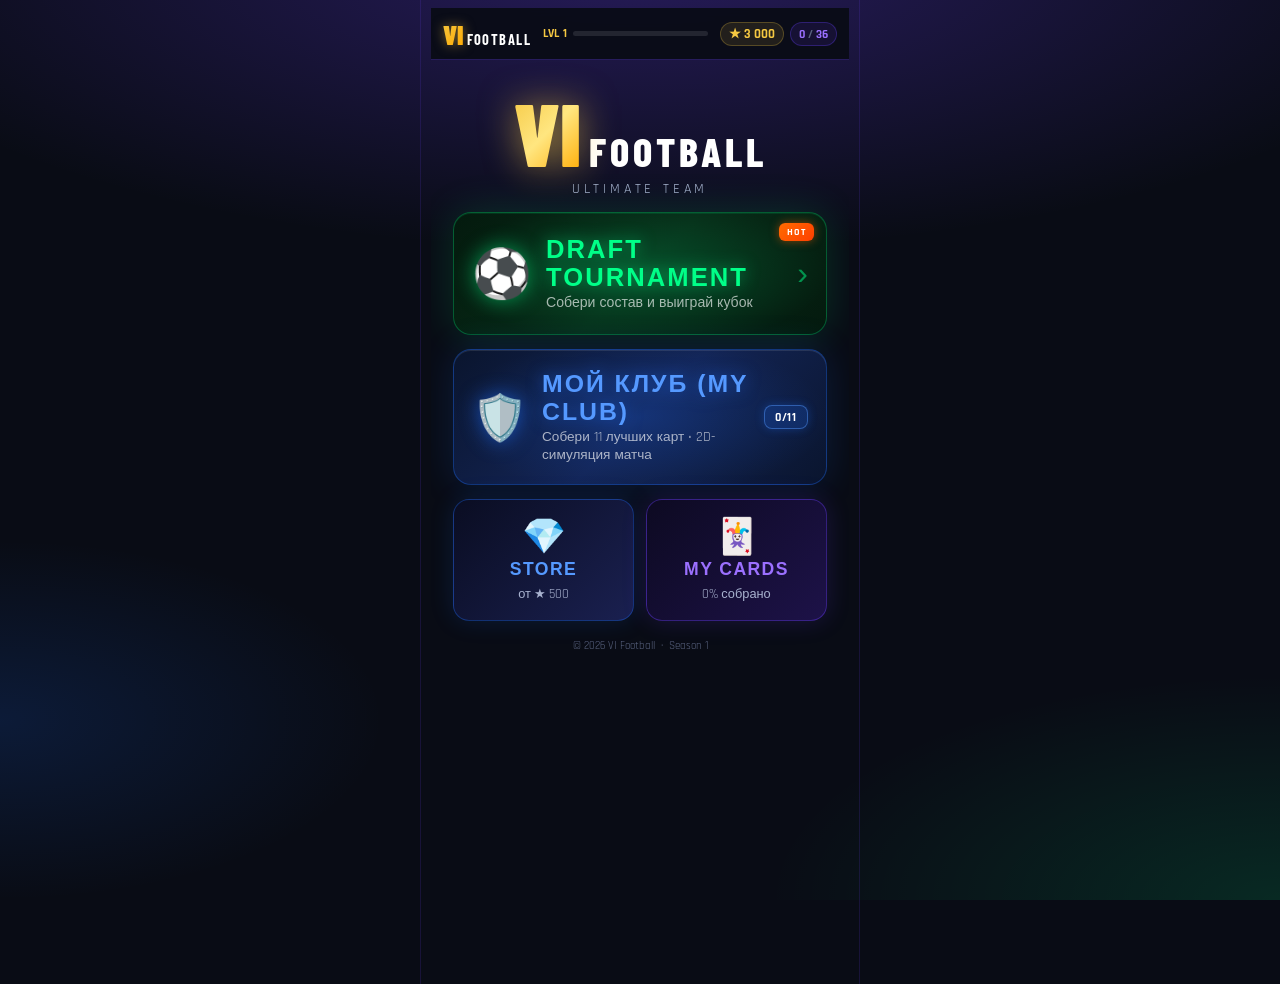
==== commit fe5319bf: "VI Football" ====
--- a/football.html
+++ b/football.html
@@ -110,28 +110,28 @@
           <div class="store-pack__tier">STANDARD</div>
           <div class="store-pack__visual">&#128230;</div>
           <div class="store-pack__name">Standard Pack</div>
-          <div class="store-pack__odds">Ultra: 0.2% &nbsp;|&nbsp; 85+: 2.8%</div>
+          <div class="store-pack__odds">До 80 OVR &nbsp;|&nbsp; 81–84: 3% &nbsp;|&nbsp; 85+: 0%</div>
           <button class="store-pack__btn" data-pack="standard" data-cost="500">&#9733; 500</button>
         </div>
         <div class="store-pack" data-pack="pro">
           <div class="store-pack__tier tier-pro">PRO</div>
           <div class="store-pack__visual">&#127873;</div>
           <div class="store-pack__name">Pro Pack</div>
-          <div class="store-pack__odds">75+ &#1075;&#1072;&#1088;. &nbsp;|&nbsp; Ultra: 2%</div>
+          <div class="store-pack__odds">75–85 OVR &nbsp;|&nbsp; 86–89: 5% &nbsp;|&nbsp; 90+: 0.5%</div>
           <button class="store-pack__btn btn-pro" data-pack="pro" data-cost="1500">&#9733; 1 500</button>
         </div>
         <div class="store-pack" data-pack="elite">
           <div class="store-pack__tier tier-elite">ELITE</div>
           <div class="store-pack__visual">&#128142;</div>
           <div class="store-pack__name">Elite Pack</div>
-          <div class="store-pack__odds">83+ &#1075;&#1072;&#1088;. &nbsp;|&nbsp; Ultra: 5%</div>
+          <div class="store-pack__odds">83–88: 85% &nbsp;|&nbsp; 89–92: 12% &nbsp;|&nbsp; 95+: 3%</div>
           <button class="store-pack__btn btn-elite" data-pack="elite" data-cost="3000">&#9733; 3 000</button>
         </div>
         <div class="store-pack store-pack--matus" data-pack="matus">
           <div class="store-pack__tier tier-matus">ULTRA</div>
           <div class="store-pack__visual">&#127942;</div>
           <div class="store-pack__name">Matus Pack</div>
-          <div class="store-pack__odds">88+ &#1075;&#1072;&#1088;. &nbsp;|&nbsp; Ultra: 25%!</div>
+          <div class="store-pack__odds">88+ гарантия &nbsp;|&nbsp; 89–92: 75% &nbsp;|&nbsp; 95+: 25%</div>
           <button class="store-pack__btn btn-matus" data-pack="matus" data-cost="7000">&#9733; 7 000</button>
         </div>
       </div>
@@ -274,8 +274,11 @@
       
       <!-- Action buttons -->
       <div class="myclub-actions">
-        <button class="btn-ghost myclub-btn-auto" id="btnMyClubAutoSquad">
+        <button class="btn-ghost myclub-btn-auto" id="btnAutoSquad">
           <span>⚡</span> Автосостав
+        </button>
+        <button class="btn-ghost myclub-btn-formation" id="btnOpenFormationMC" title="Выбор схемы">
+          <span>📐</span> <b id="myClubFormationLabel">4-3-3</b>
         </button>
         <button class="btn-ghost myclub-btn-stats" id="btnOpenClubStats">
           <span>📊</span> Зал Славы
@@ -285,16 +288,18 @@
         </button>
       </div>
 
-      <!-- Club Mastery Card -->
-      <div class="myclub-mastery-card" id="myClubMasteryCard">
-        <div class="myclub-mastery-left">
-          <span class="mcb-icon">🔥</span>
-          <div class="mcb-info">
-            <div class="mcb-title" id="myClubMasteryTitle">Сыгранность: 0 матчей</div>
-            <div class="mcb-sub" id="myClubMasterySub">Сыграйте 5 матчей для статуса «Сыгранная связка» (+1 OVR)</div>
-          </div>
-        </div>
-        <div class="mcb-bonus" id="myClubMasteryBonus">+0 OVR</div>
+      <!-- Training Hub Button Banner -->
+      <div class="training-hub-btn" id="btnOpenTrainingHub">
+        <div class="th-left">
+          <span class="th-icon">⚡</span>
+          <div class="th-text">
+            <span class="th-title">ТРЕНИРОВОЧНЫЙ ЦЕНТР</span>
+            <span class="th-subtitle">Прокачка навыков и характеристик игроков</span>
+          </div>
+        </div>
+        <div class="th-points-badge" id="thAvailablePointsBadge">
+          <span id="thPointsVal">0</span> TP
+        </div>
       </div>
 
       <!-- Team Roles Card -->
@@ -363,6 +368,7 @@
       <!-- 2D Radar Canvas -->
       <div class="sim-radar-wrap">
         <canvas id="simRadarCanvas" class="sim-radar-canvas" width="414" height="230"></canvas>
+        <div class="radar-entities-layer" id="radarEntitiesLayer"></div>
         <div class="sim-radar-overlay" id="simGoalOverlay">
           <div class="sim-goal-banner">⚽ GOOOAL!</div>
         </div>
@@ -421,9 +427,12 @@
 <!-- MY CLUB CARD PICKER MODAL -->
 <div class="modal-overlay hidden" id="modalMyClubPicker">
   <div class="modal-box">
-    <div class="modal-toprow">
-      <div class="modal-title" id="myClubPickerTitle">&#1042;&#1067;&#1041;&#1045;&#1056;&#1048; &#1048;&#1043;&#1056;&#1054;&#1050;&#1040;</div>
-      <button class="modal-close-icon" id="btnCloseMyClubPicker">&times;</button>
+    <div class="modal-header-bar">
+      <div class="modal-title-wrap">
+        <span class="modal-icon">⚽</span>
+        <h3 class="modal-title-text" id="myClubPickerTitle">&#1042;&#1067;&#1041;&#1045;&#1056;&#1048; &#1048;&#1043;&#1056;&#1054;&#1050;&#1040;</h3>
+      </div>
+      <button type="button" class="btn-modal-close" id="btnCloseMyClubPicker" aria-label="Закрыть">✕</button>
     </div>
     <div class="picker-grid" id="myClubPickerGrid"></div>
   </div>
@@ -432,12 +441,122 @@
 <!-- TOURNAMENTS SELECTION MODAL -->
 <div class="modal-overlay hidden" id="modalTournaments">
   <div class="modal-box modal-box--tournaments">
-    <div class="modal-toprow">
-      <div class="modal-title">&#127942; &#1042;&#1067;&#1041;&#1054;&#1056; &#1058;&#1059;&#1056;&#1053;&#1048;&#1056;&#1040;</div>
-      <button class="modal-close-icon" id="btnCloseTournaments">&times;</button>
+    <div class="modal-header-bar">
+      <div class="modal-title-wrap">
+        <span class="modal-icon">🏆</span>
+        <h3 class="modal-title-text">&#1042;&#1067;&#1041;&#1054;&#1056; &#1058;&#1059;&#1056;&#1053;&#1048;&#1056;&#1040;</h3>
+      </div>
+      <button type="button" class="btn-modal-close" id="btnCloseTournaments" aria-label="Закрыть">✕</button>
     </div>
     <div class="tournaments-subtitle">&#1057;&#1088;&#1072;&#1079;&#1080;&#1089;&#1100; &#1089;&#1086;&#1089;&#1090;&#1072;&#1074;&#1086;&#1084; &laquo;&#1052;&#1086;&#1081; &#1050;&#1083;&#1091;&#1073;&raquo; &#1087;&#1088;&#1086;&#1090;&#1080;&#1074; &#1083;&#1091;&#1095;&#1096;&#1080;&#1093; &#1082;&#1083;&#1091;&#1073;&#1086;&#1074; &#1084;&#1080;&#1088;&#1072;!</div>
+    
+    <!-- Trophy Room Showcase -->
+    <div class="tourn-trophy-room" id="tournTrophyRoom">
+      <div class="trophy-room-header">
+        <span class="trophy-room-icon">👑</span>
+        <span class="trophy-room-title">ТРОФЕЙНАЯ КОМНАТА</span>
+      </div>
+      <div class="trophy-room-grid">
+        <div class="trophy-item" title="Premier League Cup">
+          <span class="trophy-flag">🏴󠁧󠁢󠁥󠁮󠁧󠁿</span>
+          <span class="trophy-name">Premier League</span>
+          <span class="trophy-count" id="trophyCountPL">🏆 0</span>
+        </div>
+        <div class="trophy-item" title="La Liga Trophy">
+          <span class="trophy-flag">🇪🇸</span>
+          <span class="trophy-name">La Liga</span>
+          <span class="trophy-count" id="trophyCountLaLiga">🏆 0</span>
+        </div>
+        <div class="trophy-item" title="Champions League">
+          <span class="trophy-flag">⭐</span>
+          <span class="trophy-name">Champions Lg</span>
+          <span class="trophy-count" id="trophyCountUCL">🏆 0</span>
+        </div>
+      </div>
+    </div>
+
     <div class="tournaments-list" id="tournamentsList"></div>
+  </div>
+</div>
+
+<!-- MY CLUB FORMATION SELECTION MODAL -->
+<div class="modal-overlay hidden" id="modalFormationMC">
+  <div class="modal-box modal-box--formation-mc">
+    <div class="modal-header-bar">
+      <div class="modal-title-wrap">
+        <span class="modal-icon">📐</span>
+        <h3 class="modal-title-text">СХЕМЫ СОСТАВА</h3>
+      </div>
+      <button type="button" class="btn-modal-close" id="btnCloseFormationMC" aria-label="Закрыть">✕</button>
+    </div>
+    <div class="formation-mc-subtitle">Выберите тактическую схему. Слоты игроков и позиции фишек на 2D-радаре перестроятся автоматически:</div>
+    <div class="formation-mc-list" id="formationMCList"></div>
+  </div>
+</div>
+
+<!-- INTERACTIVE PENALTY SHOOTOUT MODAL -->
+<div class="modal-overlay hidden" id="modalPenaltyShootout">
+  <div class="modal-box modal-box--penalty">
+    <div class="penalty-topbar">
+      <div class="penalty-title">⚽ СЕРИЯ ПЕНАЛЬТИ</div>
+      <div class="penalty-matchup" id="penaltyMatchup">МОЙ КЛУБ vs РЕАЛ МАДРИД</div>
+    </div>
+    
+    <!-- Penalty Scoreboard -->
+    <div class="penalty-scoreboard">
+      <div class="penalty-team penalty-team--user">
+        <div class="pen-team-name" id="penUserTeamName">МОЙ КЛУБ</div>
+        <div class="pen-score" id="penUserScore">0</div>
+        <div class="pen-dots" id="penUserDots"></div>
+      </div>
+      <div class="pen-vs">:</div>
+      <div class="penalty-team penalty-team--ai">
+        <div class="pen-team-name" id="penAiTeamName">СОПЕРНИК</div>
+        <div class="pen-score" id="penAiScore">0</div>
+        <div class="pen-dots" id="penAiDots"></div>
+      </div>
+    </div>
+
+    <div class="penalty-banner" id="penaltyBanner">Раунд 1 • Ваш удар! Выберите зону для удара</div>
+
+    <!-- Football Goal & Pitch Stage -->
+    <div class="penalty-stage" id="penaltyStage">
+      <div class="penalty-goal-frame">
+        <div class="penalty-crossbar"></div>
+        <div class="penalty-post penalty-post--left"></div>
+        <div class="penalty-post penalty-post--right"></div>
+        <div class="penalty-net-bg"></div>
+        <div class="penalty-goalkeeper" id="penaltyGk">
+          <div class="gk-avatar">🧤</div>
+          <div class="gk-name" id="penaltyGkName">Вратарь</div>
+        </div>
+      </div>
+      
+      <!-- Interactive Target Zones on Goal -->
+      <div class="penalty-targets" id="penaltyTargets">
+        <button class="penalty-target-btn target-left" data-zone="left" id="btnPenTargetLeft">
+          <span class="pen-tgt-icon">⬅️</span>
+          <b class="pen-tgt-lbl">ВЛЕВО</b>
+        </button>
+        <button class="penalty-target-btn target-center" data-zone="center" id="btnPenTargetCenter">
+          <span class="pen-tgt-icon">🎯</span>
+          <b class="pen-tgt-lbl">ПО ЦЕНТРУ</b>
+        </button>
+        <button class="penalty-target-btn target-right" data-zone="right" id="btnPenTargetRight">
+          <span class="pen-tgt-icon">➡️</span>
+          <b class="pen-tgt-lbl">ВПРАВО</b>
+        </button>
+      </div>
+
+      <!-- Pitch Turf & 11m Spot -->
+      <div class="penalty-turf">
+        <div class="penalty-box-arc"></div>
+        <div class="penalty-spot"></div>
+        <div class="penalty-ball" id="penaltyBall">⚽</div>
+      </div>
+    </div>
+
+    <div class="penalty-status" id="penaltyStatus"></div>
   </div>
 </div>
 
@@ -448,6 +567,35 @@
     <div class="result-title" id="simResultTitle">&#1055;&#1054;&#1041;&#1045;&#1044;&#1040;!</div>
     <div class="sim-final-teams" id="simFinalTeams">&#1052;&#1054;&#1049; &#1050;&#1051;&#1059;&#1041; vs FC APEX</div>
     <div class="result-score" id="simFinalScore">2 : 1</div>
+    
+    <!-- Post-Match Stats -->
+    <div class="sim-match-stats" id="simMatchStats">
+      <div class="match-stats-title">📊 СТАТИСТИКА МАТЧА</div>
+      <div class="match-stat-row">
+        <span class="stat-num stat-user" id="statUserPoss">50%</span>
+        <span class="stat-name">Владение мячом</span>
+        <span class="stat-num stat-ai" id="statAiPoss">50%</span>
+      </div>
+      <div class="match-stat-bar">
+        <div class="stat-bar-fill" id="statPossFill" style="width: 50%;"></div>
+      </div>
+      <div class="match-stat-row">
+        <span class="stat-num stat-user" id="statUserShots">0 (0)</span>
+        <span class="stat-name">Удары (в створ)</span>
+        <span class="stat-num stat-ai" id="statAiShots">0 (0)</span>
+      </div>
+      <div class="match-stat-row">
+        <span class="stat-num stat-user" id="statUserFouls">0</span>
+        <span class="stat-name">Фолы</span>
+        <span class="stat-num stat-ai" id="statAiFouls">0</span>
+      </div>
+      <div class="match-stat-row">
+        <span class="stat-num stat-user" id="statUserSaves">0</span>
+        <span class="stat-name">Сейвы вратаря</span>
+        <span class="stat-num stat-ai" id="statAiSaves">0</span>
+      </div>
+    </div>
+
     <div class="result-rewards" id="simFinalRewards"></div>
     <div class="sim-result-actions">
       <button class="btn-gold" id="btnSimContinueTournament">&#127942; &#1055;&#1088;&#1086;&#1076;&#1086;&#1083;&#1078;&#1080;&#1090;&#1100; &#1090;&#1091;&#1088;&#1085;&#1080;&#1088;</button>
@@ -460,9 +608,12 @@
 <!-- LEVEL REWARDS MODAL -->
 <div class="modal-overlay hidden" id="modalLevelRewards">
   <div class="modal-box modal-box--rewards">
-    <div class="modal-toprow">
-      <div class="modal-title">🏆 ДОРОГА НАГРАД</div>
-      <button class="modal-close-icon" id="btnCloseLevelRewards">&times;</button>
+    <div class="modal-header-bar">
+      <div class="modal-title-wrap">
+        <span class="modal-icon">🏆</span>
+        <h3 class="modal-title-text">ДОРОГА НАГРАД</h3>
+      </div>
+      <button type="button" class="btn-modal-close" id="btnCloseLevelRewards" aria-label="Закрыть">✕</button>
     </div>
     <div class="rewards-subtitle">Повышай уровень тренера и забирай награды (LVL 1–10):</div>
     <div class="rewards-track" id="rewardsTrack"></div>
@@ -472,9 +623,12 @@
 <!-- CARD ACTION MODAL (Choice: Train or Swap/Remove) -->
 <div class="modal-overlay hidden" id="modalCardAction">
   <div class="modal-box modal-box--action">
-    <div class="modal-toprow">
-      <div class="modal-title" id="cardActionTitle">ДЕЙСТВИЕ С ИГРОКОМ</div>
-      <button class="modal-close-icon" id="btnCloseCardAction">&times;</button>
+    <div class="modal-header-bar">
+      <div class="modal-title-wrap">
+        <span class="modal-icon">⚙️</span>
+        <h3 class="modal-title-text" id="cardActionTitle">ДЕЙСТВИЕ С ИГРОКОМ</h3>
+      </div>
+      <button type="button" class="btn-modal-close" id="btnCloseCardAction" aria-label="Закрыть">✕</button>
     </div>
     <div class="card-action-preview" id="cardActionPreview"></div>
     <div class="card-action-buttons">
@@ -485,104 +639,52 @@
   </div>
 </div>
 
-<!-- TRAINING CAMP MODAL (Skill Points & Upgrades) -->
-<div class="modal-overlay hidden" id="modalTrainingCamp">
-  <div class="modal-box modal-box--training">
-    <div class="modal-toprow">
-      <div class="modal-title">⚡ ТРЕНИРОВОЧНЫЙ ЛАГЕРЬ</div>
-      <button class="modal-close-icon" id="btnCloseTrainingCamp">&times;</button>
-    </div>
-    <div class="training-header">
-      <div class="training-card-wrap" id="trainingCardWrap"></div>
-      <div class="training-summary">
-        <div class="training-name" id="trainingPlayerName">ИГРОК</div>
-        <div class="training-pos" id="trainingPlayerPos">ST • 88 OVR</div>
-        
-        <div class="training-xp-box">
-          <div class="training-xp-labels">
-            <span>Опыт карточки (XP)</span>
-            <b id="trainingXpText">0 / 100 XP</b>
-          </div>
-          <div class="training-xp-bar">
-            <div class="training-xp-fill" id="trainingXpFill" style="width:0%;"></div>
-          </div>
-          <div class="training-sp-badge">
-            Очки навыков (SP): <b id="trainingSpCount">0</b>
-          </div>
-        </div>
-      </div>
-    </div>
-
-    <div class="training-skills-list">
-      <div class="skill-row" data-skill="pac">
-        <div class="skill-info">
-          <span class="skill-icon">⚡</span>
-          <div>
-            <div class="skill-name">СКОРОСТЬ (PAC)</div>
-            <div class="skill-desc">Быстрее рывки и возвраты на 2D-радаре</div>
-          </div>
-        </div>
-        <div class="skill-val-wrap">
-          <span class="skill-val" id="skillValPac">+0</span>
-          <button class="btn-skill-plus" data-skill="pac">+</button>
-        </div>
-      </div>
-
-      <div class="skill-row" data-skill="sho">
-        <div class="skill-info">
-          <span class="skill-icon">🎯</span>
-          <div>
-            <div class="skill-name">УДАР (SHO)</div>
-            <div class="skill-desc">Повышает процент реализации моментов</div>
-          </div>
-        </div>
-        <div class="skill-val-wrap">
-          <span class="skill-val" id="skillValSho">+0</span>
-          <button class="btn-skill-plus" data-skill="sho">+</button>
-        </div>
-      </div>
-
-      <div class="skill-row" data-skill="pas">
-        <div class="skill-info">
-          <span class="skill-icon">🧠</span>
-          <div>
-            <div class="skill-name">ПАС (PAS)</div>
-            <div class="skill-desc">Снижает процент перехватов мяча соперником</div>
-          </div>
-        </div>
-        <div class="skill-val-wrap">
-          <span class="skill-val" id="skillValPas">+0</span>
-          <button class="btn-skill-plus" data-skill="pas">+</button>
-        </div>
-      </div>
-
-      <div class="skill-row" data-skill="def">
-        <div class="skill-info">
-          <span class="skill-icon">🛡️</span>
-          <div>
-            <div class="skill-name">ОТБОР (DEF)</div>
-            <div class="skill-desc">Повышает частоту чистых отборов мяча</div>
-          </div>
-        </div>
-        <div class="skill-val-wrap">
-          <span class="skill-val" id="skillValDef">+0</span>
-          <button class="btn-skill-plus" data-skill="def">+</button>
-        </div>
-      </div>
-
-      <div class="skill-row" data-skill="ref">
-        <div class="skill-info">
-          <span class="skill-icon">🧤</span>
-          <div>
-            <div class="skill-name">ВРАТАРЬ (REF / DIV)</div>
-            <div class="skill-desc">Увеличивает вероятность отразить удар</div>
-          </div>
-        </div>
-        <div class="skill-val-wrap">
-          <span class="skill-val" id="skillValRef">+0</span>
-          <button class="btn-skill-plus" data-skill="ref">+</button>
-        </div>
-      </div>
+<!-- TRAINING HUB / UPGRADE CENTER MODAL -->
+<div class="modal-overlay hidden" id="modalTrainingHub">
+  <div class="modal-box modal-box--training-hub">
+    <div class="modal-header-bar">
+      <div class="modal-title-wrap">
+        <span class="modal-icon">⚡</span>
+        <h3 class="modal-title-text">ТРЕНИРОВОЧНЫЙ ЦЕНТР</h3>
+      </div>
+      <button type="button" class="btn-modal-close" id="btnCloseTrainingHub" aria-label="Закрыть">✕</button>
+    </div>
+
+    <!-- Selection Groups Tabs -->
+    <div class="th-tabs-row">
+      <button type="button" class="th-tab-btn active" id="thTabStarters">⭐ ОСНОВНОЙ СОСТАВ (11)</button>
+      <button type="button" class="th-tab-btn" id="thTabReserve">🪑 ЗАПАСНЫЕ И РЕЗЕРВ (<span id="thReserveCount">0</span>)</button>
+    </div>
+
+    <!-- Players Carousel Selector -->
+    <div class="th-players-carousel" id="thStartersScroll"></div>
+
+    <!-- Hero Card & Info -->
+    <div class="th-hero">
+      <div class="th-hero-card" id="thHeroCardWrap">
+        <img id="thHeroImg" class="th-card-preview" src="pers/Ultra legend/KOMILZHONOV.png" alt="Card">
+      </div>
+      <div class="th-hero-info">
+        <div class="th-hero-name" id="thHeroName">ИГРОК</div>
+        <div class="th-hero-meta" id="thHeroMeta">ST • 88 OVR</div>
+        <div class="th-hero-tp-pill">
+          <span>ЛИЧНЫЕ ОЧКИ:</span> <b id="thHeroPoints">0 TP</b>
+        </div>
+        <div class="th-hero-ovr-wrap" id="thHeroOvrWrap">
+          <span class="th-hero-rating-lbl">РЕЙТИНГ:</span>
+          <span class="th-hero-base-ovr" id="thHeroBaseOvr">88</span>
+          <span class="th-hero-bonus-ovr" id="thHeroBonusOvr">+0 OVR</span>
+        </div>
+        <div class="th-hero-hint">Каждые +5 вложенных очков дают +1 к общему рейтингу OVR игрока</div>
+      </div>
+    </div>
+
+    <!-- Skills Upgrade Grid (5 stats) -->
+    <div class="th-skills-container" id="thSkillsContainer"></div>
+
+    <!-- Modal Footer Actions -->
+    <div class="th-footer">
+      <button class="btn-ghost th-btn-reset" id="btnThResetPlayer">↺ СБРОСИТЬ НАВЫКИ (ВЕРНУТЬ TP)</button>
     </div>
   </div>
 </div>
@@ -590,9 +692,12 @@
 <!-- ROLES PICKER MODAL -->
 <div class="modal-overlay hidden" id="modalRolesPicker">
   <div class="modal-box modal-box--roles">
-    <div class="modal-toprow">
-      <div class="modal-title" id="rolesPickerTitle">НАЗНАЧЕНИЕ РОЛИ</div>
-      <button class="modal-close-icon" id="btnCloseRolesPicker">&times;</button>
+    <div class="modal-header-bar">
+      <div class="modal-title-wrap">
+        <span class="modal-icon" id="rolesPickerIcon">👑</span>
+        <h3 class="modal-title-text" id="rolesPickerTitle">НАЗНАЧЕНИЕ РОЛИ</h3>
+      </div>
+      <button type="button" class="btn-modal-close" id="btnCloseRolesPicker" aria-label="Закрыть">✕</button>
     </div>
     <div class="roles-picker-sub" id="rolesPickerSub">Выберите игрока основы:</div>
     <div class="roles-candidates-list" id="rolesCandidatesList"></div>
@@ -602,9 +707,12 @@
 <!-- IN-GAME SUBSTITUTIONS MODAL -->
 <div class="modal-overlay hidden" id="modalSimSubs">
   <div class="modal-box modal-box--subs">
-    <div class="modal-toprow">
-      <div class="modal-title">🔄 СДЕЛАТЬ ЗАМЕНУ (<span id="simSubsRemaining">3</span>/3)</div>
-      <button class="modal-close-icon" id="btnCloseSimSubs">&times;</button>
+    <div class="modal-header-bar">
+      <div class="modal-title-wrap">
+        <span class="modal-icon">🔄</span>
+        <h3 class="modal-title-text">СДЕЛАТЬ ЗАМЕНУ (<span id="simSubsRemaining">3</span>/3)</h3>
+      </div>
+      <button type="button" class="btn-modal-close" id="btnCloseSimSubs" aria-label="Закрыть">✕</button>
     </div>
     <div class="subs-subtitle">Матч на паузе. Выберите запасного и игрока на поле:</div>
     
@@ -628,9 +736,12 @@
 <!-- CLUB STATS & HALL OF FAME MODAL -->
 <div class="modal-overlay hidden" id="modalClubStats">
   <div class="modal-box modal-box--stats">
-    <div class="modal-toprow">
-      <div class="modal-title">📊 СТАТИСТИКА И ЗАЛ СЛАВЫ</div>
-      <button class="modal-close-icon" id="btnCloseClubStats">&times;</button>
+    <div class="modal-header-bar">
+      <div class="modal-title-wrap">
+        <span class="modal-icon">📊</span>
+        <h3 class="modal-title-text">ЗАЛ СЛАВЫ И СТАТИСТИКА</h3>
+      </div>
+      <button type="button" class="btn-modal-close" id="btnCloseClubStats" aria-label="Закрыть">✕</button>
     </div>
 
     <!-- Club Record Totals -->
--- a/football.css
+++ b/football.css
@@ -35,7 +35,7 @@
 }
 
 /* APP SHELL / CONTAINER */
-.app-shell, .app-container, #app{
+.app-shell, .app-container, #app, main{
   width:100%;
   max-width:440px;
   margin:0 auto;
@@ -83,10 +83,12 @@
 .screen-sub{font-family:var(--ui);font-size:.9rem;color:var(--silver);letter-spacing:.04em;width:100%;text-align:center}
 
 /* BUTTONS */
-.btn-back{flex-shrink:0;font-family:var(--ui);font-weight:700;font-size:.9rem;color:var(--silver);
-  background:rgba(255,255,255,.07);border:1px solid rgba(255,255,255,.12);border-radius:8px;
-  padding:7px 13px;cursor:pointer;transition:background .18s}
-.btn-back:hover{background:rgba(255,255,255,.14)}
+.btn-back{flex-shrink:0;display:inline-flex;align-items:center;justify-content:center;
+  min-width:40px;height:38px;padding:0 12px;
+  font-family:var(--ui);font-weight:700;font-size:14px;color:#fff;
+  background:rgba(255,255,255,.1);border:1px solid rgba(255,255,255,.2);border-radius:8px;
+  cursor:pointer;transition:background .18s;z-index:50;box-sizing:border-box}
+.btn-back:hover{background:rgba(255,255,255,.18)}
 .btn-gold{font-family:var(--font);font-weight:800;font-size:1.1rem;letter-spacing:.1em;text-transform:uppercase;
   color:#07090f;background:linear-gradient(135deg,var(--gold),var(--gold2));border:none;border-radius:10px;
   padding:13px 32px;cursor:pointer;box-shadow:0 0 20px rgba(245,200,66,.4),0 4px 12px rgba(0,0,0,.4);
@@ -271,8 +273,8 @@
   z-index:500;display:flex;align-items:center;justify-content:center;padding:16px;animation:fadeUp .25s ease both}
 .modal-overlay.hidden{display:none!important}
 .modal-box{background:var(--bg2);border:1px solid rgba(108,63,255,.35);border-radius:20px;
-  padding:20px 14px 16px;width:100%;max-width:440px;max-height:85vh;display:flex;flex-direction:column;align-items:center;gap:12px;
-  box-shadow:0 0 50px rgba(108,63,255,.25);overflow:hidden}
+  padding:16px 12px;width:92%;max-width:420px;max-height:85vh;display:flex;flex-direction:column;align-items:stretch;gap:8px;
+  box-shadow:0 0 50px rgba(108,63,255,.25);overflow-y:auto;overflow-x:hidden;box-sizing:border-box}
 .modal-title{font-weight:900;font-size:1.25rem;letter-spacing:.08em;text-transform:uppercase;
   background:linear-gradient(135deg,#fff,var(--gold));-webkit-background-clip:text;-webkit-text-fill-color:transparent;background-clip:text;flex-shrink:0}
 .picker-grid{
@@ -513,6 +515,71 @@
   flex-direction:column;
   gap:10px;
 }
+/* Universal Adaptive Modal Header */
+.modal-header-bar {
+  display: flex;
+  justify-content: space-between;
+  align-items: center;
+  width: 100%;
+  padding: 8px 12px;
+  margin-bottom: 12px;
+  box-sizing: border-box;
+  flex-shrink: 0;
+}
+.modal-title-wrap {
+  display: flex;
+  align-items: center;
+  gap: 8px;
+  min-width: 0;
+  flex: 1;
+}
+.modal-icon {
+  font-size: 1.15rem;
+  flex-shrink: 0;
+  display: inline-flex;
+  align-items: center;
+  justify-content: center;
+}
+.modal-title-text {
+  font-family: var(--ui, sans-serif);
+  font-size: clamp(14px, 3.8vw, 17px);
+  font-weight: 800;
+  color: #fff;
+  text-transform: uppercase;
+  white-space: nowrap;
+  overflow: hidden;
+  text-overflow: ellipsis;
+  margin: 0;
+  padding: 0;
+  letter-spacing: 0.03em;
+}
+.btn-modal-close {
+  flex-shrink: 0;
+  width: 34px;
+  height: 34px;
+  display: inline-flex;
+  align-items: center;
+  justify-content: center;
+  background: rgba(255, 255, 255, 0.12);
+  border: 1px solid rgba(255, 255, 255, 0.25);
+  border-radius: 8px;
+  color: #fff;
+  font-size: 16px;
+  cursor: pointer;
+  transition: background 0.2s, transform 0.1s;
+  padding: 0;
+  line-height: 1;
+  box-sizing: border-box;
+}
+.btn-modal-close:hover {
+  background: rgba(255, 255, 255, 0.22);
+  border-color: rgba(255, 255, 255, 0.45);
+}
+.btn-modal-close:active {
+  background: rgba(255, 255, 255, 0.35);
+  transform: scale(0.95);
+}
+
 .modal-toprow{
   width:100%;
   display:flex;
@@ -772,6 +839,16 @@
   align-items:center;
   gap:4px;
 }
+.flag-icon{
+  width:18px;
+  height:12px;
+  vertical-align:middle;
+  border-radius:2px;
+  object-fit:cover;
+  display:inline-block;
+  box-shadow:0 0 2px rgba(0,0,0,.6);
+  flex-shrink:0;
+}
 .nation-chip__count{
   color:var(--gold);
 }
@@ -816,9 +893,10 @@
 }
 .myclub-actions{
   display:grid;
-  grid-template-columns:repeat(3, minmax(0, 1fr));
+  grid-template-columns:repeat(2, 1fr);
   gap:6px;
   width:100%;
+  margin-bottom:8px;
 }
 .myclub-actions button,
 .myclub-btn-auto,
@@ -930,43 +1008,63 @@
 .myclub-info-row b{
   color:var(--gold);
 }
-.myclub-pitch{
+.myclub-pitch, #myClubPitch{
+  min-height:420px;
   width:100%;
   max-width:100%;
+  position:relative;
+  background:radial-gradient(circle, #1a472a 0%, #0d2818 100%);
+  border:2px solid rgba(255,255,255,0.15);
+  border-radius:12px;
+  display:flex;
+  flex-direction:column;
+  justify-content:space-between;
+  padding:10px 4px;
   box-sizing:border-box;
-  background:
-    radial-gradient(ellipse 90% 60% at 50% 50%, rgba(0,255,136,.06) 0%, transparent 70%),
-    linear-gradient(180deg, rgba(6,32,16,.7) 0%, rgba(4,19,10,.85) 100%);
-  border:1px solid rgba(0,255,136,.22);
-  border-radius:16px;
-  padding:12px 6px;
-  display:flex;
-  flex-direction:column;
   gap:8px;
   box-shadow:0 8px 30px rgba(0,0,0,.4), inset 0 0 40px rgba(0,255,136,.04);
 }
-.myclub-row{
-  display:flex;
-  justify-content:center;
+.myclub-row, .pitch-line-row{
+  display:flex;
+  justify-content:space-around;
+  align-items:center;
   gap:6px;
   width:100%;
   box-sizing:border-box;
-}
-.myclub-slot{
+  margin:2px 0;
+}
+.myclub-slot, .pitch-card-slot{
   position:relative;
-  width:clamp(52px, 17vw, 74px);
+  display:flex;
+  flex-direction:column;
+  align-items:center;
+  cursor:pointer;
+  transition:transform .15s ease;
+}
+.myclub-slot:hover, .pitch-card-slot:hover{
+  transform:scale(1.05);
+}
+.myclub-slot:active{
+  transform:scale(0.96);
+}
+.pitch-card-img,
+.pitch-card-slot img,
+.myclub-slot img{
+  width:clamp(56px, 17vw, 76px);
   aspect-ratio:2 / 3;
   object-fit:contain;
-  flex-shrink:0;
-  cursor:pointer;
-  transition:transform .16s, box-shadow .16s;
-  border-radius:8px;
-}
-.myclub-slot:hover{
-  transform:scale(1.06);
-}
-.myclub-slot:active{
-  transform:scale(0.96);
+  filter:drop-shadow(0 4px 8px rgba(0,0,0,0.65));
+  pointer-events:auto;
+  display:block;
+}
+.bench-slot .pitch-card-img,
+.bench-slot img{
+  width:clamp(54px, 16vw, 72px);
+  aspect-ratio:2 / 3;
+  object-fit:contain;
+  filter:drop-shadow(0 4px 8px rgba(0,0,0,0.65));
+  pointer-events:auto;
+  display:block;
 }
 .myclub-slot__img{
   width:100%;
@@ -975,6 +1073,41 @@
   object-fit:contain;
   display:block;
   border-radius:8px;
+}
+#myClubPickerGrid{
+  display:grid;
+  grid-template-columns:repeat(2,1fr);
+  gap:10px;
+  width:100%;
+  max-height:65vh;
+  overflow-y:auto;
+  padding:8px 6px;
+  box-sizing:border-box;
+}
+#myClubPickerGrid .picker-card{
+  grid-column:auto !important;
+  width:100%;
+  max-width:140px;
+  aspect-ratio:2 / 3;
+  cursor:pointer;
+  border-radius:10px;
+  border:2px solid rgba(255,255,255,0.15);
+  background:rgba(0,0,0,0.4);
+  display:flex;
+  align-items:center;
+  justify-content:center;
+  transition:transform .15s ease, border-color .15s ease;
+}
+#myClubPickerGrid .picker-card:hover{
+  transform:scale(1.04);
+  border-color:var(--gold);
+}
+#myClubPickerGrid .picker-card img{
+  width:100%;
+  height:100%;
+  aspect-ratio:2 / 3;
+  object-fit:contain;
+  display:block;
 }
 .myclub-slot.empty{
   background:rgba(255,255,255,.04);
@@ -1122,7 +1255,86 @@
   aspect-ratio:1.8/1;
   display:block;
 }
-.sim-radar-overlay{
+
+/* 2D Simulation Radar Entity Layer */
+.radar-entities-layer {
+  position: absolute;
+  inset: 0;
+  pointer-events: none;
+  z-index: 15;
+}
+.sim-player-dot, .radar-player {
+  position: absolute;
+  transform: translate(-50%, -50%);
+  will-change: left, top;
+  transition: left 0.48s cubic-bezier(0.25, 0.8, 0.25, 1), 
+              top 0.48s cubic-bezier(0.25, 0.8, 0.25, 1);
+}
+.sim-ball-dot, .radar-ball {
+  position: absolute;
+  transform: translate(-50%, -50%);
+  will-change: left, top;
+  transition: left 0.34s cubic-bezier(0.2, 0.7, 0.3, 1), 
+              top 0.34s cubic-bezier(0.2, 0.7, 0.3, 1);
+}
+.radar-player {
+  width: 14px;
+  height: 14px;
+  border-radius: 50%;
+  border: 1.5px solid #ffffff;
+  box-sizing: border-box;
+}
+.radar-player.blue {
+  background: #00c3ff;
+  box-shadow: 0 0 8px rgba(0, 195, 255, 0.8), inset 0 0 4px rgba(255, 255, 255, 0.6);
+}
+.radar-player.red {
+  background: #ff2b2b;
+  box-shadow: 0 0 8px rgba(255, 43, 43, 0.8), inset 0 0 4px rgba(255, 255, 255, 0.6);
+}
+.radar-player.gk {
+  border: 2px solid var(--gold);
+  box-shadow: 0 0 10px rgba(245, 200, 66, 0.9), inset 0 0 4px rgba(255, 255, 255, 0.8);
+}
+.radar-player.pressing {
+  box-shadow: 0 0 14px #ffff00, inset 0 0 6px #ffff00;
+  border-color: #ffff00;
+}
+.radar-ball {
+  width: 9px;
+  height: 9px;
+  background: #ffffff;
+  border: 1.5px solid #111;
+  border-radius: 50%;
+  z-index: 25;
+  box-shadow: 0 0 8px #ffffff, 0 0 16px rgba(255, 255, 255, 0.9);
+}
+.radar-carrier-badge {
+  position: absolute;
+  transform: translate(-50%, -135%);
+  padding: 2px 7px;
+  background: rgba(9, 12, 21, 0.92);
+  border: 1px solid #00e5ff;
+  border-radius: 6px;
+  color: #ffffff;
+  font-family: var(--ui);
+  font-size: 9px;
+  font-weight: 800;
+  letter-spacing: 0.04em;
+  white-space: nowrap;
+  pointer-events: none;
+  z-index: 30;
+  box-shadow: 0 2px 8px rgba(0, 0, 0, 0.6);
+  will-change: left, top;
+  transition: left 0.06s linear, top 0.06s linear;
+  display: flex;
+  align-items: center;
+  gap: 3px;
+}
+.radar-carrier-badge.red {
+  border-color: #ff3b30;
+}
+.sim-radar-overlay, #simGoalOverlay, .goal-overlay{
   position:absolute;
   top:50%;
   left:50%;
@@ -1137,17 +1349,17 @@
   align-items:center;
   justify-content:center;
 }
-.sim-radar-overlay.active{
+.sim-radar-overlay.active, #simGoalOverlay.active, .goal-overlay.active{
   display:flex!important;
   opacity:1;
   transform:translate(-50%, -50%) scale(1.1);
 }
-.sim-radar-overlay.fade-out{
+.sim-radar-overlay.fade-out, #simGoalOverlay.fade-out, .goal-overlay.fade-out{
   opacity:0;
   transform:translate(-50%, -50%) scale(0.95);
   transition:opacity .3s ease, transform .3s ease;
 }
-.sim-radar-overlay.hidden{
+.sim-radar-overlay.hidden, #simGoalOverlay.hidden, .goal-overlay.hidden{
   display:none!important;
 }
 .sim-goal-banner{
@@ -1261,8 +1473,17 @@
 
 /* TOURNAMENTS MODAL & CARDS */
 .modal-box--tournaments{
-  max-width:440px;
-  padding:16px 14px;
+  max-width:420px;
+  width:92%;
+  max-height:85vh;
+  overflow-y:auto;
+  overflow-x:hidden;
+  -webkit-overflow-scrolling:touch;
+  display:flex;
+  flex-direction:column;
+  gap:12px;
+  padding:14px 12px 20px;
+  box-sizing:border-box;
 }
 .tournaments-subtitle{
   font-family:var(--ui);
@@ -1270,16 +1491,67 @@
   color:var(--silver);
   text-align:center;
   margin-top:-6px;
+  margin-bottom:2px;
+}
+.tourn-trophy-room{
+  background:linear-gradient(135deg, rgba(245,200,66,.12), rgba(108,63,255,.08));
+  border:1px solid rgba(245,200,66,.25);
+  border-radius:12px;
+  padding:8px 10px;
+  margin-bottom:4px;
+}
+.trophy-room-header{
+  display:flex;
+  align-items:center;
+  gap:6px;
+  font-family:var(--ui);
+  font-weight:900;
+  font-size:.78rem;
+  letter-spacing:.08em;
+  color:var(--gold);
   margin-bottom:6px;
+  justify-content:center;
+}
+.trophy-room-grid{
+  display:grid;
+  grid-template-columns:repeat(3, 1fr);
+  gap:6px;
+}
+.trophy-item{
+  background:rgba(0,0,0,.35);
+  border:1px solid rgba(255,255,255,.08);
+  border-radius:8px;
+  padding:6px 4px;
+  display:flex;
+  flex-direction:column;
+  align-items:center;
+  gap:2px;
+  text-align:center;
+}
+.trophy-flag{
+  font-size:1.1rem;
+  line-height:1;
+}
+.trophy-name{
+  font-family:var(--ui);
+  font-size:.62rem;
+  color:var(--silver);
+  white-space:nowrap;
+  overflow:hidden;
+  text-overflow:ellipsis;
+  max-width:100%;
+}
+.trophy-count{
+  font-family:var(--ui);
+  font-weight:900;
+  font-size:.8rem;
+  color:var(--gold);
 }
 .tournaments-list{
   width:100%;
   display:flex;
   flex-direction:column;
   gap:12px;
-  max-height:65vh;
-  overflow-y:auto;
-  -webkit-overflow-scrolling:touch;
   padding:2px;
 }
 .tournament-card{
@@ -1409,14 +1681,21 @@
   width:100%;
   font-family:var(--font);
   font-weight:800;
-  font-size:.95rem;
+  font-size:.92rem;
   letter-spacing:.08em;
   text-transform:uppercase;
-  padding:9px;
+  padding:10px 12px;
   border-radius:8px;
   border:none;
   cursor:pointer;
-  transition:transform .15s, box-shadow .15s;
+  position:relative;
+  z-index:2;
+  margin-top:6px;
+  box-shadow:0 4px 14px rgba(245,200,66,.25);
+  transition:transform .15s, box-shadow .15s, background .15s;
+}
+.tourn-play-btn:active{
+  transform:scale(0.98);
 }
 
 /* Sim Match Result Modal */
@@ -1433,6 +1712,438 @@
   text-transform:uppercase;
   margin-top:-6px;
 }
+
+/* Post-Match Statistics */
+.sim-match-stats{
+  background:rgba(0,0,0,.35);
+  border:1px solid rgba(255,255,255,.08);
+  border-radius:12px;
+  padding:10px 12px;
+  margin:10px 0;
+  display:flex;
+  flex-direction:column;
+  gap:6px;
+  width:100%;
+}
+.match-stats-title{
+  font-family:var(--ui);
+  font-weight:900;
+  font-size:.78rem;
+  letter-spacing:.08em;
+  color:var(--gold);
+  text-transform:uppercase;
+  margin-bottom:2px;
+}
+.match-stat-row{
+  display:flex;
+  align-items:center;
+  justify-content:space-between;
+  font-family:var(--ui);
+  font-size:.76rem;
+}
+.stat-name{
+  color:var(--silver);
+  font-weight:600;
+}
+.stat-num{
+  font-weight:800;
+  width:50px;
+}
+.stat-num.stat-user{
+  text-align:left;
+  color:var(--cyan);
+}
+.stat-num.stat-ai{
+  text-align:right;
+  color:#ff4444;
+}
+.match-stat-bar{
+  width:100%;
+  height:4px;
+  background:#ff4444;
+  border-radius:2px;
+  overflow:hidden;
+}
+.stat-bar-fill{
+  height:100%;
+  background:var(--cyan);
+  transition:width .3s ease;
+}
+
+/* MY CLUB FORMATION BUTTON & MODAL */
+.myclub-btn-formation{
+  border-color:rgba(0,229,255,.3);
+  color:var(--cyan);
+}
+.myclub-btn-formation:hover{
+  background:rgba(0,229,255,.15);
+  border-color:var(--cyan);
+}
+.modal-box--formation-mc{
+  max-width:420px;
+  width:92%;
+  max-height:85vh;
+  overflow-y:auto;
+  overflow-x:hidden;
+  padding:14px 12px;
+  box-sizing:border-box;
+}
+.formation-mc-subtitle{
+  font-family:var(--ui);
+  font-size:.78rem;
+  color:var(--silver);
+  text-align:center;
+  margin-top:-6px;
+  margin-bottom:12px;
+}
+.formation-mc-list{
+  display:flex;
+  flex-direction:column;
+  gap:10px;
+}
+.formation-mc-card{
+  background:var(--bg3);
+  border:1px solid rgba(255,255,255,.12);
+  border-radius:12px;
+  padding:10px 12px;
+  display:flex;
+  align-items:center;
+  justify-content:space-between;
+  cursor:pointer;
+  transition:all .18s;
+}
+.formation-mc-card:hover{
+  border-color:var(--cyan);
+  background:rgba(0,229,255,.06);
+  transform:translateX(2px);
+}
+.formation-mc-card.active{
+  border-color:var(--gold);
+  background:linear-gradient(135deg, rgba(245,200,66,.12), rgba(0,229,255,.08));
+  box-shadow:0 0 12px rgba(245,200,66,.2);
+}
+.fmc-left{
+  display:flex;
+  flex-direction:column;
+  gap:2px;
+}
+.fmc-name{
+  font-family:var(--font);
+  font-weight:900;
+  font-size:1.05rem;
+  letter-spacing:.06em;
+  color:#fff;
+}
+.fmc-desc{
+  font-family:var(--ui);
+  font-size:.7rem;
+  color:var(--silver);
+}
+.fmc-badge{
+  font-family:var(--ui);
+  font-weight:800;
+  font-size:.72rem;
+  padding:4px 8px;
+  border-radius:6px;
+  background:rgba(255,255,255,.08);
+  color:var(--dim);
+}
+.formation-mc-card.active .fmc-badge{
+  background:var(--gold);
+  color:#000;
+}
+
+/* INTERACTIVE PENALTY SHOOTOUT MODAL */
+.modal-box--penalty{
+  max-width:440px;
+  width:95vw;
+  padding:16px 14px;
+  display:flex;
+  flex-direction:column;
+  gap:10px;
+  background:linear-gradient(180deg, #090e1a 0%, #0d1a2d 100%);
+  border:1px solid rgba(0,229,255,.35);
+  box-shadow:0 0 30px rgba(0,229,255,.2);
+}
+.penalty-topbar{
+  display:flex;
+  flex-direction:column;
+  align-items:center;
+  gap:2px;
+}
+.penalty-title{
+  font-family:var(--font);
+  font-weight:900;
+  font-size:1.15rem;
+  letter-spacing:.08em;
+  color:var(--gold);
+  text-transform:uppercase;
+}
+.penalty-matchup{
+  font-family:var(--ui);
+  font-size:.78rem;
+  color:var(--silver);
+}
+.penalty-scoreboard{
+  display:flex;
+  align-items:center;
+  justify-content:center;
+  gap:16px;
+  background:rgba(0,0,0,.4);
+  border:1px solid rgba(255,255,255,.1);
+  border-radius:10px;
+  padding:8px 12px;
+}
+.penalty-team{
+  display:flex;
+  flex-direction:column;
+  align-items:center;
+  gap:3px;
+  flex:1;
+}
+.pen-team-name{
+  font-family:var(--ui);
+  font-weight:800;
+  font-size:.75rem;
+  color:#fff;
+  white-space:nowrap;
+  overflow:hidden;
+  text-overflow:ellipsis;
+  max-width:120px;
+}
+.penalty-team--user .pen-team-name{ color:var(--cyan); }
+.penalty-team--ai .pen-team-name{ color:#ff5555; }
+.pen-score{
+  font-family:var(--font);
+  font-weight:900;
+  font-size:1.8rem;
+  line-height:1;
+  color:#fff;
+}
+.pen-vs{
+  font-family:var(--font);
+  font-weight:900;
+  font-size:1.5rem;
+  color:var(--dim);
+}
+.pen-dots{
+  display:flex;
+  gap:4px;
+  align-items:center;
+}
+.pen-dot{
+  width:10px;
+  height:10px;
+  border-radius:50%;
+  background:rgba(255,255,255,.2);
+  border:1px solid rgba(255,255,255,.3);
+  transition:all .2s;
+}
+.pen-dot.scored{
+  background:#00e676;
+  border-color:#00e676;
+  box-shadow:0 0 6px rgba(0,230,118,.6);
+}
+.pen-dot.missed{
+  background:#ff1744;
+  border-color:#ff1744;
+  box-shadow:0 0 6px rgba(255,23,68,.6);
+}
+.pen-dot.current{
+  border-color:var(--gold);
+  background:rgba(245,200,66,.4);
+  animation:penPulse 1s infinite alternate;
+}
+@keyframes penPulse{
+  0%{ transform:scale(0.9); }
+  100%{ transform:scale(1.2); }
+}
+.penalty-banner{
+  background:rgba(245,200,66,.12);
+  border:1px solid rgba(245,200,66,.3);
+  border-radius:8px;
+  padding:6px 10px;
+  font-family:var(--ui);
+  font-weight:800;
+  font-size:.78rem;
+  color:var(--gold);
+  text-align:center;
+}
+
+/* Football Goal & Pitch Stage */
+.penalty-stage{
+  position:relative;
+  width:100%;
+  height:240px;
+  background:linear-gradient(180deg, #102418 0%, #1a3d24 60%, #174223 100%);
+  border-radius:12px;
+  border:1px solid rgba(255,255,255,.15);
+  overflow:hidden;
+  display:flex;
+  flex-direction:column;
+  justify-content:space-between;
+}
+.penalty-goal-frame{
+  position:relative;
+  width:84%;
+  height:120px;
+  margin:10px auto 0;
+  border-top:6px solid #f0f0f0;
+  border-left:6px solid #f0f0f0;
+  border-right:6px solid #f0f0f0;
+  box-shadow:0 2px 10px rgba(0,0,0,.6);
+  background:repeating-linear-gradient(0deg, rgba(255,255,255,.12), rgba(255,255,255,.12) 8px, transparent 8px, transparent 16px),
+             repeating-linear-gradient(90deg, rgba(255,255,255,.12), rgba(255,255,255,.12) 8px, transparent 8px, transparent 16px);
+}
+.penalty-goalkeeper{
+  position:absolute;
+  bottom:0;
+  left:50%;
+  transform:translateX(-50%);
+  display:flex;
+  flex-direction:column;
+  align-items:center;
+  transition:all .35s cubic-bezier(0.2, 0.9, 0.3, 1.2);
+  z-index:3;
+}
+.penalty-goalkeeper.dive-left{
+  transform:translateX(-140%) rotate(-35deg);
+  bottom:15px;
+}
+.penalty-goalkeeper.dive-right{
+  transform:translateX(40%) rotate(35deg);
+  bottom:15px;
+}
+.penalty-goalkeeper.stay-center{
+  transform:translateX(-50%) scale(1.15);
+  bottom:20px;
+}
+.gk-avatar{
+  font-size:2.2rem;
+  line-height:1;
+  filter:drop-shadow(0 4px 8px rgba(0,0,0,.6));
+}
+.gk-name{
+  font-family:var(--ui);
+  font-weight:800;
+  font-size:.65rem;
+  color:#fff;
+  background:rgba(0,0,0,.7);
+  padding:1px 6px;
+  border-radius:4px;
+  white-space:nowrap;
+  margin-top:2px;
+}
+
+/* Interactive Target Zones overlay */
+.penalty-targets{
+  position:absolute;
+  top:14px;
+  left:8%;
+  width:84%;
+  height:114px;
+  display:grid;
+  grid-template-columns:repeat(3, 1fr);
+  gap:4px;
+  z-index:5;
+}
+.penalty-target-btn{
+  background:rgba(0,0,0,.3);
+  border:2px dashed rgba(255,255,255,.3);
+  border-radius:6px;
+  display:flex;
+  flex-direction:column;
+  align-items:center;
+  justify-content:center;
+  gap:4px;
+  color:#fff;
+  cursor:pointer;
+  transition:all .18s;
+  padding:4px;
+}
+.penalty-target-btn:hover:not(:disabled){
+  background:rgba(0,229,255,.3);
+  border-color:var(--cyan);
+  border-style:solid;
+  transform:scale(1.04);
+  box-shadow:0 0 14px rgba(0,229,255,.4);
+}
+.penalty-target-btn:disabled{
+  cursor:default;
+}
+.pen-tgt-icon{
+  font-size:1.3rem;
+  line-height:1;
+}
+.pen-tgt-lbl{
+  font-family:var(--ui);
+  font-size:.7rem;
+  letter-spacing:.06em;
+}
+
+/* Turf, Spot and Ball */
+.penalty-turf{
+  position:relative;
+  width:100%;
+  height:100px;
+  display:flex;
+  align-items:center;
+  justify-content:center;
+}
+.penalty-box-arc{
+  position:absolute;
+  top:-20px;
+  width:120px;
+  height:60px;
+  border-top:2px solid rgba(255,255,255,.3);
+  border-radius:60px 60px 0 0;
+}
+.penalty-spot{
+  position:absolute;
+  bottom:30px;
+  width:8px;
+  height:8px;
+  border-radius:50%;
+  background:#fff;
+  box-shadow:0 0 6px rgba(255,255,255,.8);
+}
+.penalty-ball{
+  position:absolute;
+  bottom:22px;
+  left:50%;
+  transform:translateX(-50%);
+  font-size:1.8rem;
+  line-height:1;
+  transition:all .45s cubic-bezier(0.2, 0.8, 0.4, 1);
+  z-index:4;
+  filter:drop-shadow(0 4px 6px rgba(0,0,0,.7));
+}
+.penalty-ball.kick-left{
+  transform:translate(-120px, -95px) scale(0.65) rotate(-360deg);
+}
+.penalty-ball.kick-center{
+  transform:translate(-50%, -95px) scale(0.65) rotate(180deg);
+}
+.penalty-ball.kick-right{
+  transform:translate(70px, -95px) scale(0.65) rotate(360deg);
+}
+.penalty-status{
+  font-family:var(--ui);
+  font-weight:900;
+  font-size:.85rem;
+  text-align:center;
+  min-height:22px;
+  color:#fff;
+}
+.penalty-status.goal{
+  color:#00e676;
+  text-shadow:0 0 10px rgba(0,230,118,.6);
+}
+.penalty-status.save{
+  color:#ff1744;
+  text-shadow:0 0 10px rgba(255,23,68,.6);
+}
+
 .sim-result-actions{
   width:100%;
   display:flex;
@@ -1647,6 +2358,23 @@
 .tactic-btn.active .tactic-sub{
   color:var(--gold);
 }
+.tactic-btn.cooldown, .tactic-btn:disabled{
+  opacity:0.45;
+  cursor:not-allowed;
+  pointer-events:none;
+  filter:grayscale(0.6);
+  transform:none !important;
+}
+.tactic-cooldown-badge{
+  font-family:var(--ui);
+  font-size:.62rem;
+  font-weight:900;
+  color:var(--gold);
+  background:rgba(0,0,0,.6);
+  padding:1px 5px;
+  border-radius:4px;
+  margin-top:2px;
+}
 
 /* Substitutions button in scoreboard */
 .sim-subs-btn{
@@ -1689,167 +2417,495 @@
   margin-top:14px;
 }
 
-/* Training Camp Modal */
-.modal-box--training{
-  max-width:400px;
-}
-.training-header{
-  display:flex;
-  gap:14px;
-  align-items:center;
-  background:rgba(255,255,255,.03);
-  border-radius:10px;
-  padding:10px;
-  margin-bottom:14px;
-}
-.training-card-wrap{
-  width:88px;
-  flex-shrink:0;
-}
-.training-card-wrap img{
-  width:100%;
-  display:block;
-  border-radius:6px;
-}
-.training-summary{
-  flex:1;
-  display:flex;
-  flex-direction:column;
-  gap:3px;
-}
-.training-name{
-  font-family:var(--font);
-  font-weight:900;
-  font-size:1.15rem;
-  color:#fff;
-  letter-spacing:.04em;
-}
-.training-pos{
-  font-family:var(--ui);
-  font-weight:700;
-  font-size:.8rem;
-  color:var(--gold);
-}
-.training-xp-box{
-  margin-top:6px;
-  display:flex;
-  flex-direction:column;
-  gap:4px;
-}
-.training-xp-labels{
-  display:flex;
-  justify-content:space-between;
-  font-size:.7rem;
-  color:var(--silver);
-}
-.training-xp-bar{
-  width:100%;
-  height:7px;
-  background:rgba(255,255,255,.1);
-  border-radius:4px;
-  overflow:hidden;
-}
-.training-xp-fill{
-  height:100%;
-  background:linear-gradient(90deg, var(--gold), var(--cyan));
-  border-radius:4px;
-  transition:width .3s ease;
-}
-.training-sp-badge{
-  font-family:var(--ui);
-  font-weight:800;
-  font-size:.78rem;
-  color:#fff;
-  background:rgba(108,63,255,.3);
-  border:1px solid rgba(108,63,255,.6);
-  padding:3px 8px;
-  border-radius:6px;
-  align-self:flex-start;
-  margin-top:2px;
-}
-.training-sp-badge b{
-  color:var(--gold);
-  font-size:.9rem;
-}
-.training-skills-list{
-  display:flex;
-  flex-direction:column;
-  gap:8px;
-}
-.skill-row{
-  display:flex;
-  align-items:center;
-  justify-content:space-between;
-  background:rgba(255,255,255,.03);
-  border:1px solid rgba(255,255,255,.08);
-  border-radius:8px;
-  padding:8px 12px;
-  transition:border-color .15s;
-}
-.skill-row:hover{
-  border-color:rgba(255,255,255,.18);
-}
-.skill-info{
-  display:flex;
-  align-items:center;
-  gap:10px;
-}
-.skill-icon{
-  font-size:1.3rem;
-}
-.skill-name{
-  font-family:var(--ui);
-  font-weight:800;
-  font-size:.82rem;
-  color:#fff;
-}
-.skill-desc{
-  font-size:.66rem;
-  color:var(--dim);
-}
-.skill-val-wrap{
-  display:flex;
-  align-items:center;
-  gap:8px;
-}
-.skill-val{
-  font-family:var(--ui);
-  font-weight:900;
-  font-size:.95rem;
-  color:var(--gold);
-  min-width:24px;
-  text-align:right;
-}
-.btn-skill-plus{
-  width:28px;
-  height:28px;
-  border-radius:6px;
-  border:1px solid var(--gold);
-  background:rgba(245,200,66,.15);
-  color:var(--gold);
-  font-weight:900;
-  font-size:1.1rem;
-  cursor:pointer;
-  display:flex;
-  align-items:center;
-  justify-content:center;
-  transition:transform .12s, background .15s;
-}
-.btn-skill-plus:hover:not(:disabled){
-  transform:scale(1.1);
-  background:var(--gold);
-  color:#000;
-}
-.btn-skill-plus:disabled{
-  opacity:.35;
-  cursor:not-allowed;
-  border-color:var(--dim);
-  color:var(--dim);
+/* ===================================================================
+   TRAINING HUB & UPGRADE CENTER
+=================================================================== */
+.training-hub-btn {
+  background: linear-gradient(135deg, rgba(16, 185, 129, 0.22) 0%, rgba(13, 40, 24, 0.88) 50%, rgba(108, 63, 255, 0.22) 100%);
+  border: 1.5px solid rgba(0, 255, 136, 0.38);
+  box-shadow: 0 4px 18px rgba(0, 0, 0, 0.45), inset 0 0 24px rgba(0, 255, 136, 0.08);
+  border-radius: 12px;
+  padding: 10px 14px;
+  margin-bottom: 8px;
+  width: 100%;
+  box-sizing: border-box;
+  display: flex;
+  justify-content: space-between;
+  align-items: center;
+  cursor: pointer;
+  transition: transform 0.18s ease, border-color 0.18s ease, box-shadow 0.18s ease;
+  user-select: none;
+}
+.training-hub-btn:hover {
+  transform: translateY(-2px);
+  border-color: rgba(0, 255, 136, 0.75);
+  box-shadow: 0 8px 26px rgba(0, 255, 136, 0.3), inset 0 0 28px rgba(0, 255, 136, 0.15);
+}
+.training-hub-btn:active {
+  transform: scale(0.98);
+}
+.th-left {
+  display: flex;
+  align-items: center;
+  gap: 12px;
+}
+.th-icon {
+  font-size: 1.5rem;
+  filter: drop-shadow(0 0 10px rgba(0, 255, 136, 0.9));
+}
+.th-text {
+  display: flex;
+  flex-direction: column;
+  text-align: left;
+}
+.th-title {
+  font-family: var(--font, sans-serif);
+  font-weight: 800;
+  font-size: 0.94rem;
+  color: #ffffff;
+  letter-spacing: 0.6px;
+}
+.th-subtitle {
+  font-size: 0.72rem;
+  color: rgba(255, 255, 255, 0.7);
+  margin-top: 1px;
+}
+.th-points-badge {
+  background: linear-gradient(135deg, rgba(245, 200, 66, 0.25) 0%, rgba(20, 20, 20, 0.85) 100%);
+  border: 1.5px solid var(--gold, #f5c842);
+  color: var(--gold, #f5c842);
+  font-family: var(--ui, sans-serif);
+  font-weight: 800;
+  font-size: 0.86rem;
+  padding: 5px 11px;
+  border-radius: 8px;
+  box-shadow: 0 0 14px rgba(245, 200, 66, 0.4);
+  display: flex;
+  align-items: center;
+  gap: 4px;
+  white-space: nowrap;
+}
+
+/* Modal Box for Training Hub */
+.modal-box--training-hub,
+.modal-box--training {
+  max-width: 420px;
+  width: 92%;
+  max-height: 85vh;
+  overflow-y: auto;
+  overflow-x: hidden;
+  padding: 14px 12px 18px;
+  box-sizing: border-box;
+}
+
+/* Tabs Row: Starters vs Reserve */
+.th-tabs-row {
+  display: flex;
+  gap: 8px;
+  width: 100%;
+  margin-bottom: 10px;
+  flex-shrink: 0;
+}
+.th-tab-btn {
+  flex: 1;
+  padding: 8px 10px;
+  font-family: var(--ui, sans-serif);
+  font-size: 0.74rem;
+  font-weight: 800;
+  background: rgba(255, 255, 255, 0.05);
+  border: 1px solid rgba(255, 255, 255, 0.15);
+  border-radius: 8px;
+  color: rgba(255, 255, 255, 0.75);
+  cursor: pointer;
+  transition: all 0.2s ease;
+  display: inline-flex;
+  align-items: center;
+  justify-content: center;
+  gap: 6px;
+  text-transform: uppercase;
+}
+.th-tab-btn:hover {
+  background: rgba(255, 255, 255, 0.1);
+  color: #fff;
+}
+.th-tab-btn.active {
+  background: rgba(0, 242, 254, 0.15);
+  border-color: #00f2fe;
+  color: #fff;
+  box-shadow: 0 0 10px rgba(0, 242, 254, 0.35);
+}
+
+/* Players Carousel Selector */
+.th-players-carousel {
+  display: flex;
+  gap: 8px;
+  overflow-x: auto;
+  overflow-y: hidden;
+  padding: 8px 4px;
+  margin-bottom: 12px;
+  -webkit-overflow-scrolling: touch;
+  scrollbar-width: thin;
+  width: 100%;
+  box-sizing: border-box;
+  flex-shrink: 0;
+}
+.th-players-carousel::-webkit-scrollbar {
+  height: 4px;
+}
+.th-players-carousel::-webkit-scrollbar-thumb {
+  background: rgba(0, 242, 254, 0.4);
+  border-radius: 3px;
+}
+
+.th-player-chip {
+  flex-shrink: 0;
+  display: flex;
+  flex-direction: column;
+  align-items: center;
+  justify-content: center;
+  padding: 6px 10px;
+  min-width: 72px;
+  background: rgba(255, 255, 255, 0.08);
+  border: 1px solid rgba(255, 255, 255, 0.15);
+  border-radius: 8px;
+  cursor: pointer;
+  transition: all 0.2s ease;
+  box-sizing: border-box;
+  user-select: none;
+}
+.th-player-chip:hover {
+  border-color: rgba(0, 242, 254, 0.5);
+  transform: translateY(-2px);
+}
+.th-player-chip.starter {
+  border-color: rgba(0, 242, 254, 0.6);
+  background: rgba(0, 242, 254, 0.1);
+}
+.th-player-chip.active {
+  border-color: #ffd700 !important;
+  background: rgba(255, 215, 0, 0.2) !important;
+  transform: translateY(-2px);
+  box-shadow: 0 4px 10px rgba(255, 215, 0, 0.3) !important;
+}
+.th-chip-header {
+  display: flex;
+  align-items: center;
+  justify-content: center;
+  gap: 4px;
+  width: 100%;
+  margin-bottom: 2px;
+}
+.th-chip-pos {
+  font-size: 0.68rem;
+  font-weight: 800;
+  color: var(--cyan, #00e5ff);
+}
+.th-player-chip.active .th-chip-pos {
+  color: #ffd700;
+}
+.th-chip-star {
+  font-size: 0.72rem;
+  line-height: 1;
+}
+.th-chip-name {
+  font-family: var(--ui, sans-serif);
+  font-size: 0.76rem;
+  font-weight: 800;
+  color: #ffffff;
+  max-width: 82px;
+  overflow: hidden;
+  text-overflow: ellipsis;
+  white-space: nowrap;
+  text-align: center;
+  line-height: 1.2;
+}
+.th-chip-tp {
+  font-family: var(--ui, sans-serif);
+  font-size: 0.68rem;
+  font-weight: 800;
+  color: var(--gold, #f5c842);
+  margin-top: 2px;
+  white-space: nowrap;
+}
+
+/* 2D Radar smooth kinematics interpolation */
+.radar-player, .radar-dot, .sim-player-dot {
+  transition: left 0.48s cubic-bezier(0.25, 0.8, 0.25, 1), top 0.48s cubic-bezier(0.25, 0.8, 0.25, 1);
+}
+.radar-ball, .sim-ball-dot {
+  transition: left 0.34s cubic-bezier(0.2, 0.7, 0.3, 1), top 0.34s cubic-bezier(0.2, 0.7, 0.3, 1);
+}
+
+.ovr-green {
+  color: #00ff88;
+  font-weight: 800;
+}
+
+/* Hero Section */
+.th-hero {
+  display: flex;
+  gap: 14px;
+  align-items: center;
+  background: rgba(255, 255, 255, 0.035);
+  border: 1px solid rgba(255, 255, 255, 0.1);
+  border-radius: 12px;
+  padding: 10px 12px;
+  margin-bottom: 14px;
+}
+.th-hero-card {
+  width: 78px;
+  flex-shrink: 0;
+}
+.th-card-preview {
+  width: 100%;
+  aspect-ratio: 2 / 3;
+  object-fit: contain;
+  border-radius: 8px;
+  filter: drop-shadow(0 4px 10px rgba(0, 0, 0, 0.65));
+  display: block;
+}
+.th-hero-info {
+  display: flex;
+  flex-direction: column;
+  gap: 3px;
+  flex: 1;
+  text-align: left;
+}
+.th-hero-name {
+  font-family: var(--font, sans-serif);
+  font-weight: 900;
+  font-size: 1.15rem;
+  color: #ffffff;
+  line-height: 1.2;
+}
+.th-hero-meta {
+  font-size: 0.78rem;
+  color: var(--cyan, #00e5ff);
+  font-weight: 700;
+}
+.th-hero-tp-pill {
+  display: inline-flex;
+  align-items: center;
+  gap: 6px;
+  background: rgba(245, 200, 66, 0.15);
+  border: 1px solid rgba(245, 200, 66, 0.45);
+  border-radius: 16px;
+  padding: 3px 8px;
+  font-size: 0.72rem;
+  color: rgba(255, 255, 255, 0.85);
+  margin: 3px 0;
+  width: fit-content;
+}
+.th-hero-tp-pill b {
+  color: var(--gold, #f5c842);
+  font-size: 0.84rem;
+  font-weight: 900;
+}
+.th-hero-ovr-wrap {
+  display: flex;
+  align-items: baseline;
+  gap: 6px;
+  margin-top: 4px;
+}
+.th-hero-rating-lbl {
+  font-size: 0.75rem;
+  color: rgba(255, 255, 255, 0.6);
+  font-weight: 700;
+}
+.th-hero-base-ovr {
+  font-size: 1.1rem;
+  font-weight: 900;
+  color: #ffffff;
+}
+.th-hero-bonus-ovr {
+  font-size: 0.95rem;
+  font-weight: 900;
+  color: var(--gold, #f5c842);
+  text-shadow: 0 0 10px rgba(245, 200, 66, 0.5);
+}
+.th-hero-hint {
+  font-size: 0.66rem;
+  color: rgba(255, 255, 255, 0.5);
+  line-height: 1.25;
+  margin-top: 3px;
+}
+
+/* Skills Upgrade Grid */
+.th-skills-container {
+  display: flex;
+  flex-direction: column;
+  gap: 8px;
+  margin-bottom: 14px;
+}
+.th-skill-card {
+  display: flex;
+  align-items: center;
+  justify-content: space-between;
+  background: rgba(255, 255, 255, 0.035);
+  border: 1px solid rgba(255, 255, 255, 0.08);
+  border-radius: 10px;
+  padding: 8px 12px;
+  gap: 10px;
+  transition: border-color 0.15s ease, background 0.15s ease;
+}
+.th-skill-card:hover {
+  border-color: rgba(0, 255, 136, 0.35);
+  background: rgba(0, 255, 136, 0.04);
+}
+.th-sc-left {
+  display: flex;
+  align-items: center;
+  gap: 10px;
+  flex: 1;
+  min-width: 0;
+}
+.th-sc-icon {
+  font-size: 1.25rem;
+  filter: drop-shadow(0 0 6px rgba(0, 255, 136, 0.5));
+  flex-shrink: 0;
+}
+.th-sc-text {
+  display: flex;
+  flex-direction: column;
+  min-width: 0;
+}
+.th-sc-name {
+  font-family: var(--ui, sans-serif);
+  font-weight: 800;
+  font-size: 0.82rem;
+  color: #ffffff;
+}
+.th-sc-desc {
+  font-size: 0.66rem;
+  color: rgba(255, 255, 255, 0.55);
+  white-space: nowrap;
+  overflow: hidden;
+  text-overflow: ellipsis;
+}
+.th-sc-perks-row {
+  display: flex;
+  flex-wrap: wrap;
+  gap: 4px;
+  margin-top: 4px;
+}
+.th-sc-perk {
+  font-size: 0.60rem;
+  line-height: 1.1;
+  padding: 2px 5px;
+  border-radius: 4px;
+  font-weight: 700;
+  display: inline-flex;
+  align-items: center;
+  gap: 3px;
+  white-space: nowrap;
+  user-select: none;
+}
+.th-sc-perk.active {
+  background: rgba(0, 255, 136, 0.16);
+  border: 1px solid rgba(0, 255, 136, 0.45);
+  color: #00ff88;
+  box-shadow: 0 0 6px rgba(0, 255, 136, 0.25);
+}
+.th-sc-perk.locked {
+  background: rgba(255, 255, 255, 0.04);
+  border: 1px solid rgba(255, 255, 255, 0.1);
+  color: rgba(255, 255, 255, 0.38);
+}
+
+.th-sc-center {
+  display: flex;
+  flex-direction: column;
+  align-items: flex-end;
+  gap: 3px;
+  width: 96px;
+  flex-shrink: 0;
+}
+.th-sc-bar-wrap {
+  width: 100%;
+  height: 6px;
+  background: rgba(255, 255, 255, 0.1);
+  border-radius: 4px;
+  overflow: hidden;
+}
+.th-sc-bar-fill {
+  height: 100%;
+  background: linear-gradient(90deg, #00e5ff 0%, #00ff88 100%);
+  border-radius: 4px;
+  transition: width 0.25s ease;
+}
+.th-sc-val {
+  font-family: var(--ui, sans-serif);
+  font-weight: 800;
+  font-size: 0.78rem;
+  color: var(--gold, #f5c842);
+}
+
+.th-sc-btn-plus {
+  width: 32px;
+  height: 32px;
+  border-radius: 8px;
+  border: 1.5px solid var(--gold, #f5c842);
+  background: rgba(245, 200, 66, 0.15);
+  color: var(--gold, #f5c842);
+  font-family: var(--ui, sans-serif);
+  font-weight: 900;
+  font-size: 1.2rem;
+  cursor: pointer;
+  display: flex;
+  align-items: center;
+  justify-content: center;
+  transition: transform 0.12s ease, background 0.15s ease, box-shadow 0.15s ease;
+  flex-shrink: 0;
+}
+.th-sc-btn-plus:hover:not(:disabled) {
+  transform: scale(1.1);
+  background: var(--gold, #f5c842);
+  color: #000;
+  box-shadow: 0 0 12px rgba(245, 200, 66, 0.6);
+}
+.th-sc-btn-plus:disabled {
+  opacity: 0.3;
+  cursor: not-allowed;
+  border-color: rgba(255, 255, 255, 0.2);
+  color: rgba(255, 255, 255, 0.3);
+  background: rgba(255, 255, 255, 0.05);
+}
+
+/* Footer & Reset Button */
+.th-footer {
+  display: flex;
+  justify-content: center;
+  margin-top: 6px;
+}
+.th-btn-reset {
+  width: 100%;
+  padding: 9px 12px;
+  font-size: 0.78rem;
+  font-weight: 700;
+  color: #ff6b6b;
+  border-color: rgba(255, 107, 107, 0.35);
+  background: rgba(255, 107, 107, 0.08);
+  border-radius: 8px;
+  transition: background 0.15s ease, border-color 0.15s ease, transform 0.12s ease;
+}
+.th-btn-reset:hover {
+  background: rgba(255, 107, 107, 0.2);
+  border-color: #ff6b6b;
+  transform: translateY(-1px);
+}
+.th-btn-reset:active {
+  transform: scale(0.98);
 }
 
 /* Roles Picker Modal */
 .modal-box--roles{
-  max-width:390px;
+  max-width:420px;
+  width:92%;
+  max-height:85vh;
+  overflow-y:auto;
+  overflow-x:hidden;
+  padding:14px 12px;
+  box-sizing:border-box;
 }
 .roles-picker-sub{
   font-size:.78rem;
@@ -1912,7 +2968,13 @@
 
 /* In-Game Substitutions Modal */
 .modal-box--subs{
-  max-width:414px;
+  max-width:420px;
+  width:92%;
+  max-height:85vh;
+  overflow-y:auto;
+  overflow-x:hidden;
+  padding:14px 12px;
+  box-sizing:border-box;
 }
 .subs-subtitle{
   font-size:.75rem;
@@ -1992,8 +3054,12 @@
 /* Club Stats & Hall of Fame Modal */
 .modal-box--stats{
   max-width:420px;
+  width:92%;
   max-height:85vh;
   overflow-y:auto;
+  overflow-x:hidden;
+  padding:14px 12px;
+  box-sizing:border-box;
 }
 .stats-totals-grid{
   display:grid;
